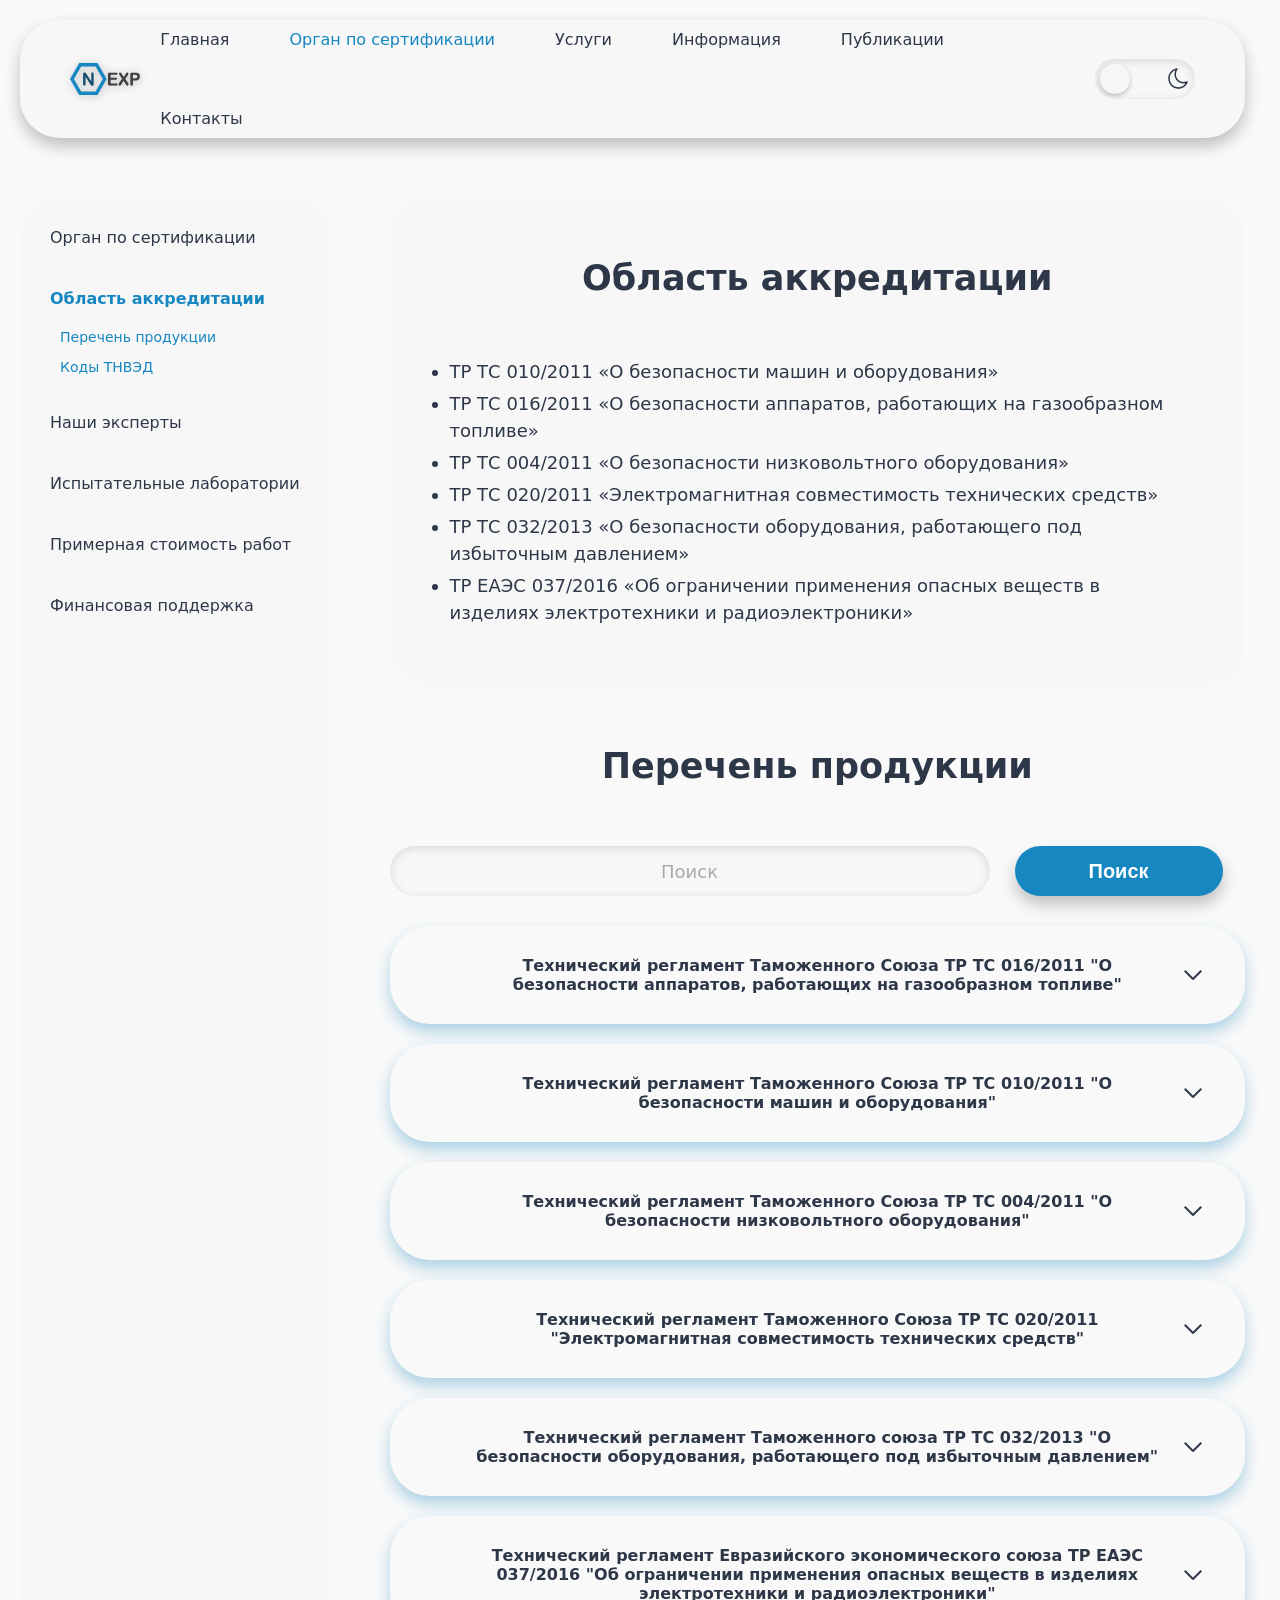
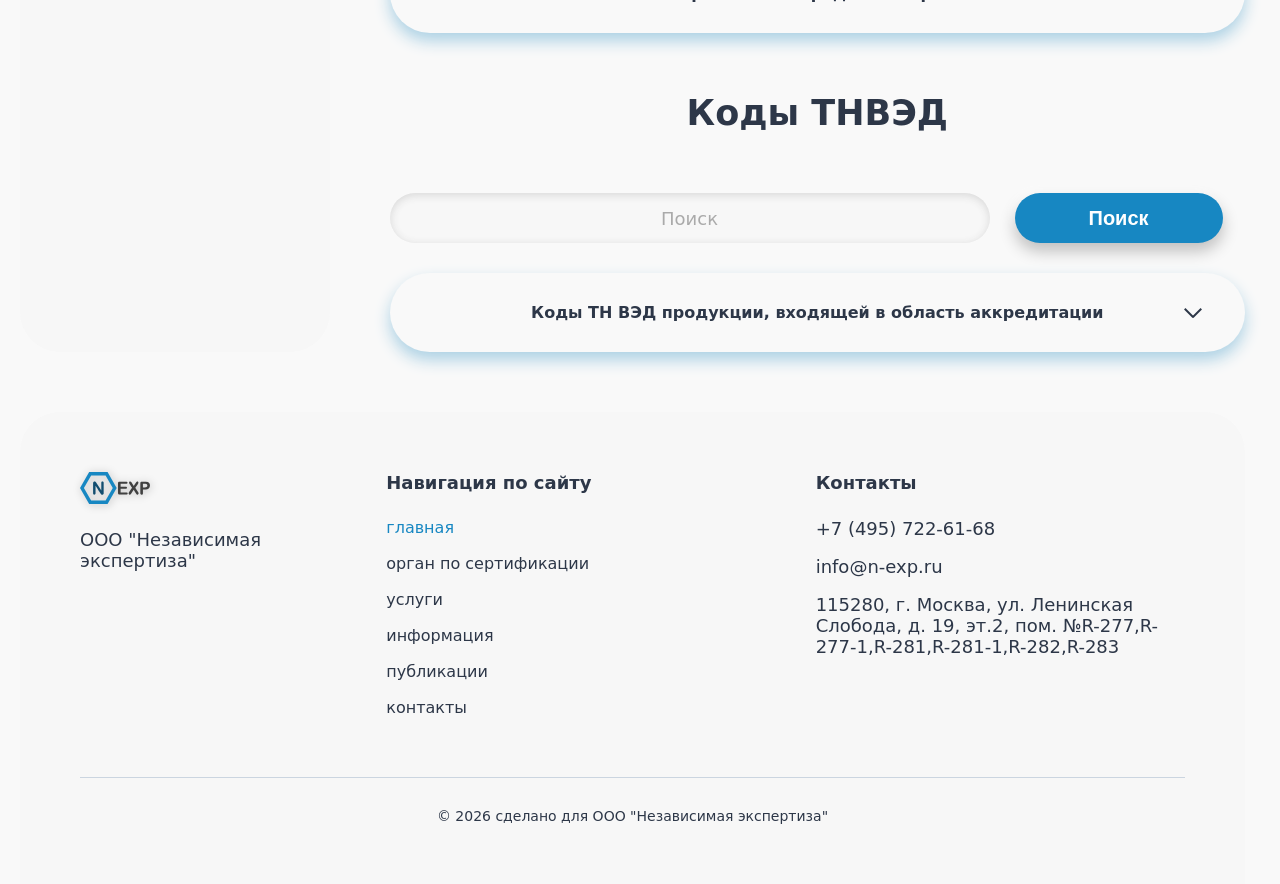
==== acc.html @ 839dc523 "Заливка проекта" ====
<!doctype html>
<html lang="ru">
  <head>
    <meta charset="UTF-8" />
    <meta name="viewport" content="width=device-width, initial-scale=1.0" />
    <title>Орган по сертификации - Независимая Экспертиза</title>
    <link rel="stylesheet" href="./fonts/fonts.css" />
    <link rel="stylesheet" href="./styles/variables.css" />
    <link rel="stylesheet" href="./styles/globals.css" />
    <link rel="stylesheet" href="./styles/style.css" />
    <link rel="stylesheet" href="./styles/light.css" />
    <link rel="stylesheet" href="./styles/dark.css" />
    <link rel="stylesheet" href="./styles/animations.css" />
    <link rel="stylesheet" href="./styles/os.css" />
    <link rel="stylesheet" href="./styles/acc.css" />
    <!-- Фавиконы -->
    <link rel="icon" href="./images/favicon.ico" sizes="any" />
    <link rel="icon" href="./images/favicon.svg" type="image/svg+xml" />
    <link rel="apple-touch-icon" href="./images/favicon.png" />
  </head>
  <body class="page">
    <header class="header">
      <div class="header__container">
        <a class="header__logo">
          <img class="header__logo-image" src="./images/logo.svg" alt="" />
        </a>
        <nav class="header__menu">
          <ul class="header__links-list">
            <li class="header__links-list-item header_dropdown">
              <a class="header__link" href="./index.html">Главная</a>
            </li>
            <li class="header__links-list-item header_dropdown">
              <a class="header__link header__link_active" href="./os.html"
                >Орган по сертификации</a
              >
            </li>
            <li class="header__links-list-item header_dropdown">
              <a class="header__link" href="#">Услуги</a>
            </li>
            <li class="header__links-list-item header_dropdown">
              <a class="header__link" href="#">Информация</a>
              <ul class="dropdown-menu">
                <li><a href="#">Перечень документов</a></li>
                <li><a href="#">Схемы сертификации</a></li>
                <li><a href="#">Правила рассмотрения жалоб</a></li>
                <li><a href="#">Правила рассмотрения апелляций</a></li>
                <li><a href="#">Права и обязанности заявителей</a></li>
              </ul>
            </li>
            <li class="header__links-list-item header_dropdown">
              <a class="header__link" href="#">Публикации</a>
              <ul class="dropdown-menu">
                <li><a href="#">Новости компании</a></li>
                <li><a href="#">Отраслевые новости</a></li>
                <li><a href="#">Статьи и интервью</a></li>
              </ul>
            </li>
            <li class="header__links-list-item header_dropdown">
              <a class="header__link" href="#">Контакты</a>
            </li>
          </ul>
        </nav>
        <!-- Переключатель -->
        <button
          class="theme-toggle"
          id="theme-toggle"
          type="button"
          aria-label="Переключить тему"
        >
          <span class="theme-toggle__icon theme-toggle__icon_sun">
            <img src="./svg/sun.svg" alt="" class="theme-toggle__icon-image" />
          </span>
          <span class="theme-toggle__icon theme-toggle__icon_moon">
            <img src="./svg/moon.svg" alt="" class="theme-toggle__icon-image" />
          </span>
          <span class="theme-toggle__slider"></span>
        </button>
      </div>
    </header>
    <main class="main-content">
      <section class="add-page">
        <!-- Боковое меню -->
        <aside class="sidebar">
          <nav class="sidebar__menu">
            <ul class="sidebar__list">
              <!-- Пункт 1: Орган по сертификации -->
              <li class="sidebar__item">
                <a href="./os.html" class="sidebar__link"
                  >Орган по сертификации</a
                >
              </li>

              <!-- Пункт 2: Область аккредитации -->
              <li class="sidebar__item">
                <a href="./acc.html" class="sidebar__link sidebar__link_active"
                  >Область аккредитации</a
                >
                <!-- Подменю -->
                <ul class="sidebar__sublist">
                  <li class="sidebar__subitem">
                    <a href="#products" class="sidebar__sublink"
                      >Перечень продукции</a
                    >
                  </li>
                  <li class="sidebar__subitem">
                    <a href="#tnved" class="sidebar__sublink">Коды ТНВЭД</a>
                  </li>
                </ul>
              </li>

              <!-- Пункт 3: Наши эксперты -->
              <li class="sidebar__item">
                <a href="./exp.html" class="sidebar__link">Наши эксперты</a>
              </li>

              <!-- Пункт 4: Испытательные лаборатории -->
              <li class="sidebar__item">
                <a href="#" class="sidebar__link">Испытательные лаборатории</a>
              </li>

              <!-- Пункт 5: Примерная стоимость работ -->
              <li class="sidebar__item">
                <a href="#" class="sidebar__link">Примерная стоимость работ</a>
              </li>

              <!-- Пункт 6: Финансовая поддержка -->
              <li class="sidebar__item">
                <a href="#" class="sidebar__link">Финансовая поддержка</a>
              </li>
            </ul>
          </nav>
        </aside>
        <div class="acc-page__content">
          <!-- Секция: ОС Инфо -->
          <section class="acc-info">
            <h1 class="block-title">Область аккредитации</h1>
            <ul class="acc__list">
              <li class="acc__item">
                ТР ТС 010/2011 «О безопасности машин и оборудования»
              </li>
              <li class="acc__item">
                ТР ТС 016/2011 «О безопасности аппаратов, работающих на
                газообразном топливе»
              </li>
              <li class="acc__item">
                ТР ТС 004/2011 «О безопасности низковольтного оборудования»
              </li>
              <li class="acc__item">
                ТР ТС 020/2011 «Электромагнитная совместимость технических
                средств»
              </li>
              <li class="acc__item">
                ТР ТС 032/2013 «О безопасности оборудования, работающего под
                избыточным давлением»
              </li>
              <li class="acc__item">
                ТР ЕАЭС 037/2016 «Об ограничении применения опасных веществ в
                изделиях электротехники и радиоэлектроники»
              </li>
            </ul>
          </section>
          <section class="products" id="products">
            <h2 class="block-title">Перечень продукции</h2>

            <form
              class="search-form search-form_products"
              id="productsSearchForm"
            >
              <label class="search-form__label">
                <span class="search-form__label-text visually-hidden"
                  >Поиск</span
                >
                <input
                  type="text"
                  placeholder="Поиск"
                  name="search"
                  class="search-form__textfield"
                  id="productsSearchInput"
                />
              </label>
              <button
                type="submit"
                class="button search-form__button search-form__button-products"
              >
                Поиск
              </button>
            </form>

            <!-- Продукция по регламентам -->
            <div class="accordion">
              <div class="accordion__item">
                <button
                  class="accordion__header"
                  type="button"
                  aria-expanded="false"
                >
                  <span class="accordion__title">
                    Технический регламент Таможенного Союза ТР ТС 016/2011 "О
                    безопасности аппаратов, работающих на газообразном топливе"
                  </span>
                  <span class="accordion__icon"></span>
                </button>
                <div class="accordion__content">
                  <div class="accordion__body">
                    <p class="accordion__text">
                      <span class="accordion__text-content">
                        Аппараты отопительные газовые бытовые (аппараты
                        отопительные и комбинированные с водяным контуром,
                        конвекторы, камины, воздухонагреватели, кондиционеры со
                        встроенными газовыми воздухонагревателями); приборы
                        газовые бытовые для приготовления и подогрева пищи
                        (плиты, панели варочные, шкафы духовые, грили,
                        электроплиты, имеющие не менее одной газовой горелки);
                        аппараты водонагревательные проточные газовые; аппараты
                        водонагревательные емкостные газовые; котлы отопительные
                        газовые (до 100 кВт); котлы отопительные газовые (более
                        100 кВт); оборудование тепловое газовое для предприятий
                        общественного питания и пищеблоков (котлы стационарные
                        пищеварочные, плиты кухонные, аппараты пищеварочные и
                        жарочные, сковороды опрокидывающиеся, жаровни,
                        фритюрницы, оборудование для кипячения и подогрева
                        жидкостей, мармиты для первых и вторых блюд); горелки
                        газовые промышленные специального назначения
                        (нагреватели "светлые" инфракрасного излучения);
                        радиационные излучатели газовые закрытые (излучатели
                        "темные"); воздухонагреватели газовые промышленные
                        (рекуперативные и смесительные), включая
                        воздухонагреватели с блочными дутьевыми горелками,
                        кондиционеры со встроенными газовыми
                        воздухонагревателями; теплогенераторы газовые для
                        животноводческих помещений; горелки газовые блочные
                        промышленные; горелки комбинированные блочные
                        промышленные; регуляторы давления газа, работающие без
                        постороннего источника энергии; регуляторы (редукторы)
                        баллонам газовым; соединения - шланги стальные гибкие
                        для газовых горелок и аппаратов; плиты и таганы газовые
                        портативные и туристские; светильники газовые бытовые;
                        горелки газовые бытовые инфракрасного излучения и
                        устройства газогорелочные для бытовых аппаратов; брудеры
                        газовые для птичников; приборы и средства автоматизации
                        для газовых горелок и аппаратов (блоки и панели для
                        автоматического розжига); арматура газорегулирующая и
                        запорно-предохранительная (клапаны автоматические
                        отсечные, регуляторы давления, термоэлектрические
                        устройства контроля пламени, краны, термостаты
                        механические).
                      </span>
                    </p>
                  </div>
                </div>
              </div>
              <div class="accordion__item">
                <button
                  class="accordion__header"
                  type="button"
                  aria-expanded="false"
                >
                  <span class="accordion__title">
                    Технический регламент Таможенного Союза ТР ТС 010/2011 "О
                    безопасности машин и оборудования"
                  </span>
                  <span class="accordion__icon"></span>
                </button>
                <div class="accordion__content">
                  <div class="accordion__body">
                    <p class="accordion__text">
                      <span class="accordion__text-content"
                        >Станки деревообрабатывающие бытовые; снегоболотоходы,
                        снегоходы и прицепы к ним; оборудование гаражное для
                        автотранспортных средств и прицепов; машины
                        сельскохозяйственные; средства малой механизации
                        садово-огородного и лесохозяйственного применения
                        механизированные, в т.ч. электрические; машины для
                        животноводства, птицеводства и кормопроизводства;
                        инструмент механизированный в т.ч. электрический; пилы
                        бензомоторные; пилы цепные электрические; комбайны
                        очистные; комплексы механизированные; крепи
                        механизированные для лав; пневмоинструмент (молотки
                        отбойные); комбайны проходческие по углю и породе; крепи
                        металлические для подготовительных выработок; конвейеры
                        шахтные скребковые; конвейеры шахтные ленточные; лебедки
                        шахтные и горнорудные; перфораторы пневматические
                        (молотки бурильные); пневмоударники; станки для бурения
                        скважин в горнорудной промышленности; установки
                        бурильные; вентиляторы шахтные; средства пылеулавливания
                        и пылеподавления; компрессоры кислородные, приборы
                        контрольные; оборудование подъемно-транспортное, краны
                        грузоподъемные; турбины и установки газотурбинные;
                        машины тягодутьевые; дробилки; дизель генераторы;
                        приспособления для грузоподъемных операций; конвейер;
                        тали электрические канатные и цепные; транспорт
                        производственный напольный безрельсовый; оборудование
                        химическое, нефтегазоперерабатывающее; оборудование для
                        переработки полимерных материалов; оборудование насосное
                        (насосы, агрегаты и установки насосные); установки
                        воздухоразделительные и редких газов; аппаратура для
                        подготовки и очистки газов и жидкостей, аппаратура
                        тепло- и массообменная криогенных систем и установок;
                        компрессоры (воздушные и газовые приводные); установки
                        холодильные; оборудование для газопламенной обработки
                        металлов и металлизации изделий; оборудование
                        газоочистное и пылеулавливающее; оборудование
                        целлюлозно-бумажное; оборудование бумагоделательное;
                        оборудование нефтепромысловое, буровое
                        геолого-разведочное; оборудование технологическое и
                        аппаратура для нанесения лакокрасочных покрытий на
                        изделия машиностроения; оборудование для жидкого
                        аммиака; оборудование для подготовки и очистки питьевой
                        воды; станки металлообрабатывающие; машины
                        кузнечно-прессовые; оборудование деревообрабатывающее
                        (кроме станков деревооборабатывающих бытовых);
                        оборудование технологическое для литейного производства;
                        оборудование для сварки и газотермического напыления;
                        тракторы промышленные; автопогрузчики; велосипеды (кроме
                        детских); машины для землеройных, мелиоративных работ,
                        разработки и обслуживания карьеров; машины дорожные,
                        оборудование для приготовления строительных смесей;
                        оборудование и машины строительные; оборудование для
                        промышленности строительных материалов; оборудование
                        технологическое для лесозаготовки, лесобирж и
                        лесосплава; оборудование технологическое для торфяной
                        промышленности; оборудование прачечное промышленное;
                        оборудование для химической чистки и крашения одежды и
                        бытовых изделий; машины и оборудование для коммунального
                        хозяйства; вентиляторы промышленные; кондиционеры
                        промышленные; воздухонагреватели и воздухоохладители;
                        оборудование для легкой промышленности; оборудование для
                        текстильной промышленности; оборудование технологическое
                        для выработки химических волокон, стекловолокна и
                        асбестовых нитей; оборудование технологическое для
                        пищевой, мясомолочной и рыбной промышленности;
                        оборудование технологическое для мукомольно-крупяной,
                        комбикормовой и элеваторной промышленности,
                        промышленности минеральных удобрений и ядовитых
                        химикатов; оборудование технологическое для предприятий
                        торговли, общественного питания и пищеблоков:
                        оборудование для механической обработки продуктов
                        питания, в том числе оборудование для плодоовощных баз и
                        фабрик-заготовочных, оборудование тепловое для
                        предприятий общественного питания, пищеблоков, а также
                        плодоовощных баз и фабрик-заготовочных; оборудование
                        полиграфическое; оборудование технологическое для
                        стекольной, фарфоровой, фаянсовой и кабельной
                        промышленности; котлы отопительные, работающие на жидком
                        и твердом топливе; горелки газовые и комбинированные
                        (кроме блочных), жидкотопливные, встраиваемые в
                        оборудование, предназначенное для использования в
                        технологических процессах на промышленных предприятиях;
                        аппараты водонагревательные и отопительные, работающие
                        на жидком и твердом топливе; фрезы с многогранными
                        твердосплавными пластинами; отрезные и прорезные фрезы
                        из быстрорежущей стали; фрезы твердосплавные; резцы
                        токарные с напайными твердосплавными пластинами; резцы
                        токарные с многогранными твердосплавными пластинами;
                        пилы дисковые с твердосплавными пластинами для обработки
                        древесных материалов; инструмент слесарно-монтажный с
                        изолирующими рукоятками для работы в электроустановках
                        напряжением до 1000 В; фрезы дереворежущие насадные с
                        затылованными зубьями; фрезы дереворежущие насадные с
                        ножами из стали или твердого сплава; фрезы насадные
                        цилиндрические сборные; фрезы дереворежущие насадные с
                        затылованными зубьями; круги алмазные шлифовальные;
                        круги алмазные отрезные; круги шлифовальные; арматура
                        промышленная трубопроводная; круги шлифовальные, в том
                        числе для ручных машин; круги отрезные; круги
                        полировальные; круги шлифовальные лепестковые; ленты
                        шлифовальные бесконечные; диски шлифовальные фибровые.
                      </span>
                    </p>
                  </div>
                </div>
              </div>
              <div class="accordion__item">
                <button
                  class="accordion__header"
                  type="button"
                  aria-expanded="false"
                >
                  <span class="accordion__title">
                    Технический регламент Таможенного Союза ТР ТС 004/2011 "О
                    безопасности низковольтного оборудования"
                  </span>
                  <span class="accordion__icon"></span>
                </button>
                <div class="accordion__content">
                  <div class="accordion__body">
                    <p class="accordion__text">
                      <span class="accordion__text-content">
                        Электрические аппараты и приборы бытового назначения для
                        приготовления и хранения пищи и механизации кухонных
                        работ; Электрические аппараты и приборы бытового
                        назначения для обработки (стирки, глажения, сушки,
                        чистки) белья, одежды и обуви; Электрические аппараты и
                        приборы бытового назначения для чистки и уборки
                        помещений; Электрические аппараты и приборы бытового
                        назначения для поддержания и регулирования микроклимата
                        в помещениях; Электрические аппараты и приборы бытового
                        назначения санитарно-гигиенические; Электрические
                        аппараты и приборы бытового назначения для ухода за
                        волосами, ногтями, кожей; Электрические аппараты и
                        приборы бытового назначения для обогрева тела;
                        Электрические аппараты и приборы бытового назначения
                        вибромассажные; Электрические аппараты и приборы
                        бытового назначения: игровое спортивное и тренажерное
                        оборудование; Электрические аппараты и приборы бытового
                        назначения: аудио- и видеоаппаратура, приемники теле и
                        радиовещания; Электрические аппараты и приборы бытового
                        назначения: машины швейные и вязальные; Электрические
                        аппараты и приборы бытового назначения: блоки питания,
                        зарядные устройства, стабилизаторы напряжения;
                        Электрические аппараты и приборы бытового назначения для
                        садово-огородного хозяйства; Электрические аппараты и
                        приборы бытового назначения для аквариумов и садовых
                        водоемов; Электрические аппараты и приборы бытового
                        назначения: электронасосы; Электрические аппараты и
                        приборы бытового назначения: оборудование световое и
                        источники света; Электрические аппараты и приборы
                        бытового назначения: изделия электроустановочные;
                        Электрические аппараты и приборы бытового назначения:
                        удлинители; Персональные электронные вычислительные
                        машины (персональные компьютеры); Низковольтное
                        оборудование, подключаемое к персональным вычислительным
                        машинам; Инструмент электрифицированный (машины ручные и
                        переносные электрические); Инструменты
                        электромузыкальные; Кабели, провода и шнуры; Выключатели
                        автоматические, устройства защитного отключения;
                        Аппараты для распределения электрической энергии;
                        Аппараты электрические для управления
                        электротехническими установками; Электрооборудование
                        производственных машин, оборудования и механизмов,
                        включая части оборудования машин и механизмов:
                        электродвигатели постоянного и переменного тока,
                        установки генераторные; электрическая распределительная
                        и контрольно-измерительная аппаратура; котлы водогрейные
                        и паровые; компоненты электронные; компьютеры и
                        периферийное оборудование; оборудование
                        коммуникационное; приборы оптические; оборудование
                        фотографическое; трансформаторы; аппаратура
                        распредели-тельная и регулирующая электрическая;
                        оборудование осветительное; оборудование электрическое;
                        турбины; оборудование гидравлическое; оборудование
                        пневматическое; оборудование силовое; насосы;
                        компрессоры; камеры нагревательные; печи; горелки;
                        оборудование подъемно-транспортное; оборудование
                        офисное; инструменты ручные; оборудование холодильное и
                        вентиляционное; машины и оборудование общего назначения;
                        машины и оборудование для сельского и лесного хозяйства;
                        оборудование металлообрабатывающее; станки; оборудование
                        для металлургии; оборудование для производства пищевых
                        продуктов, напитков и табачных изделий; оборудование для
                        текстильного, швейного и кожевенного производства;
                        оборудование для производства бумаги и картона;
                        оборудование для обработки резины и пластмасс;
                        оборудование специального назначения.
                      </span>
                    </p>
                  </div>
                </div>
              </div>
              <div class="accordion__item">
                <button
                  class="accordion__header"
                  type="button"
                  aria-expanded="false"
                >
                  <span class="accordion__title">
                    Технический регламент Таможенного Союза ТР ТС 020/2011
                    "Электромагнитная совместимость технических средств"
                  </span>
                  <span class="accordion__icon"></span>
                </button>
                <div class="accordion__content">
                  <div class="accordion__body">
                    <p class="accordion__text">
                      <span class="accordion__text-content">
                        Электрические аппараты и приборы бытового назначения для
                        приготовления и хранения пищи и механизации кухонных
                        работ; Электрические аппараты и приборы бытового
                        назначения для обработки (стирки, глажения, сушки,
                        чистки) белья, одежды и обуви; Электрические аппараты и
                        приборы бытового назначения для чистки и уборки
                        помещений; Электрические аппараты и приборы бытового
                        назначения санитарно-гигиенические; Электрические
                        аппараты и приборы бытового назначения для поддержания и
                        регулирования микроклимата в помещениях; Электрические
                        аппараты и приборы бытового назначения для ухода за
                        волосами, ногтями, кожей; Электрические аппараты и
                        приборы бытового назначения для обогрева тела;
                        Электрические аппараты и приборы бытового назначения:
                        вибромассажные приборы; Электрические аппараты и приборы
                        бытового назначения: игровое, спортивное и тренажерное
                        оборудование; Электрические аппараты и приборы бытового
                        назначения: аудио- и видеоаппаратура, приемники теле и
                        радиовещания; Электрические аппараты и приборы бытового
                        назначения: машины швейные и вязальные; Электрические
                        аппараты и приборы бытового назначения: блоки питания,
                        зарядные устройства, стабилизаторы напряжения;
                        Электрические аппараты и приборы бытового назначения для
                        садово-огородного хозяйства; Электрические аппараты и
                        приборы бытового назначения: электронасосы;
                        Электрические аппараты и приборы бытового назначения:
                        оборудование световое; Электрические аппараты и приборы
                        бытового назначения: выключатели автоматические с
                        электронным управлением; Электрические аппараты и
                        приборы бытового назначения: устройства защитного
                        отключения с электронным управлением; Электрические
                        аппараты и приборы бытового назначения: оборудование
                        дуговой сварки; Персональные электронные вычислительные
                        машины (персональные компьютеры); Технические средства,
                        подключаемые к персональным электронным вычислительным
                        машинам: принтеры; Технические средства, подключаемые к
                        персональным электронным вычислительным машинам:
                        мониторы; Технические средства, подключаемые к
                        персональным электронным вычислительным машинам:
                        сканеры; Технические средства, подключаемые к
                        персональным электронным вычислительным машинам:
                        источники бесперебойного питания; Технические средства,
                        подключаемые к персональным электронным вычислительным
                        машинам: активные акустические системы с питанием от
                        сети переменного тока; Технические средства,
                        подключаемые к персональным электронным вычислительным
                        машинам: мультимедийные проекторы; Инструмент
                        электрифицированный (машины ручные и переносные
                        электрические); Инструменты электромузыкальные;
                        Электрооборудование производственных машин, оборудования
                        и механизмов, включая части оборудования машин и
                        механизмов: электродвигатели постоянного и переменного
                        тока, установки генераторные; электрическая
                        распределительная и контрольно-измерительная аппаратура;
                        котлы водогрейные и паровые; компоненты электронные;
                        компьютеры и периферийное оборудование; оборудование
                        коммуникационное; приборы оптические; оборудование
                        фотографическое; трансформаторы; аппаратура
                        распределительная и регулирующая электрическая;
                        оборудование осветительное; оборудование электрическое;
                        турбины; оборудование гидравлическое; оборудование
                        пневматическое; оборудование силовое; насосы;
                        компрессоры; камеры нагревательные; печи; горелки;
                        оборудование подъемно-транспортное; оборудование
                        офисное; инструменты ручные; оборудование холодильное и
                        вентиляционное; машины и оборудование общего назначения;
                        машины и оборудование для сельского и лесного хозяйства;
                        оборудование металлообрабатывающее; станки; оборудование
                        медицинское; оборудование для металлургии; оборудование
                        для производства пищевых продуктов, напитков и табачных
                        изделий; оборудование для текстильного, швейного и
                        кожевенного производства; оборудование для производства
                        бумаги и картона; оборудование для обработки резины и
                        пластмасс; оборудование специального назначения.
                      </span>
                    </p>
                  </div>
                </div>
              </div>
              <div class="accordion__item">
                <button
                  class="accordion__header"
                  type="button"
                  aria-expanded="false"
                >
                  <span class="accordion__title">
                    Технический регламент Таможенного союза ТР ТС 032/2013 "О
                    безопасности оборудования, работающего под избыточным
                    давлением"
                  </span>
                  <span class="accordion__icon"></span>
                </button>
                <div class="accordion__content">
                  <div class="accordion__body">
                    <p class="accordion__text">
                      <span class="accordion__text-content">
                        Сосуды, предназначенные для сжатых, сжиженных,
                        растворенных под давлением газов и паров, используемые
                        для рабочих сред группы 1 и имеющие: максимально
                        допустимое рабочее давление (расчетное давление) свыше
                        0,05 МПа, вместимость более 0,001 м3 и произведение
                        значения максимально допустимого рабочего давления на
                        значение вместимости, составляющее свыше 0,0025 МПа·м3;
                        максимально допустимое рабочее давление (расчетное
                        давление) свыше 20 МПа, вместимость свыше 0,0001 м3 до
                        0,001 м3 включительно; Сосуды, предназначенные для
                        сжатых, сжиженных, растворенных под давлением газов и
                        паров, используемые для рабочих сред группы 2 и имеющие:
                        максимально допустимое рабочее давление (расчетное
                        давление) свыше 0,05 МПа, вместимость более 0,001 м3 и
                        произведение значения максимально допустимого рабочего
                        давления на значение вместимости, составляющее свыше
                        0,005 МПа·м3; максимально допустимое рабочее давление
                        (расчетное давление) свыше 100 МПа, вместимость свыше
                        0,0001 м3 до 0,001 м3 включительно; Сосуды,
                        предназначенные для жидкостей, используемые для рабочих
                        сред группы 1 и имеющие: максимально допустимое рабочее
                        давление (расчетное давление) свыше 0,05 МПа,
                        вместимость более 0,001 м3 и произведение значения
                        максимально допустимого рабочего давления на значение
                        вместимости, составляющее свыше 0,02 МПа·м3; максимально
                        допустимое рабочее давление (расчетное давление) свыше
                        50 МПа, вместимость свыше 0,0001 м3 до 0,001 м3
                        включительно; Сосуды, предназначенные для жидкостей,
                        используемые для рабочих сред группы 2 и имеющие:
                        максимально допустимое рабочее давление (расчетное
                        давление) свыше 1 МПа, вместимость более 0,01 м3 и
                        произведение значения максимально допустимого рабочего
                        давления на значение вместимости, составляющее свыше 1
                        МПа·м3; максимально допустимое рабочее давление
                        (расчетное давление) свыше 100 МПа, вместимость свыше
                        0,0001 м3 до 0,01 м3 включительно; Котлы, имеющие
                        вместимость более 0,002 м3, предназначенные для
                        получения горячей воды, температура которой свыше 110
                        °С, или пара, избыточное давление которого свыше 0,05
                        МПа, а также сосуды с огневым обогревом, имеющие
                        вместимость более 0,002 м3; Трубопроводы и арматура,
                        имеющие расчетное давление свыше 0,05 МПа, номинальный
                        диаметр более 25 мм, предназначенные для сжатых,
                        сжиженных, растворенных под давлением газов и паров и
                        используемые для рабочих сред группы 1; Трубопроводы и
                        арматура, имеющие расчетное давление свыше 0,05 МПа,
                        номинальный диаметр более 32 мм и произведение значения
                        расчетного давления и значения номинального диаметра,
                        составляющее свыше 100 МПа-мм, предназначенные для
                        сжатых, сжиженных, растворенных под давлением газов и
                        паров и используемые для рабочих сред группы 2;
                        Трубопроводы и арматура, имеющие расчетное давление
                        свыше 0,05 МПа, номинальный диаметр более 25 мм и
                        произведение значения расчетного давления и значения
                        номинального диаметра, составляющее свыше 200 МПа-мм,
                        предназначенные для жидкостей и используемые для рабочих
                        сред группы 1; Трубопроводы и арматура, имеющие
                        расчетное давление свыше 1 МПа, номинальный диаметр
                        более 200 мм и произведение значения расчетного давления
                        и значения номинального диаметра свыше 500 МПа-мм,
                        предназначенные для жидкостей и используемые для рабочих
                        сред группы 2; Элементы оборудования (сборочные единицы)
                        и комплектующие к нему, выдерживающие воздействие
                        давления свыше 0,05 Мпа; Арматура, имеющая номинальный
                        диаметр более 25 мм (для оборудования с рабочей средой
                        группы 1), арматура, имеющая номинальный диаметр более
                        32 мм (для оборудования, используемого для газов с
                        рабочей средой группы 2), арматура, имеющая номинальный
                        диаметр более 200 мм (для трубопроводов, предназначенных
                        для жидкостей и используемых для рабочих сред группы 2);
                        Показывающие и предохранительные устройства, за
                        исключением устройств, отнесенных к средствам измерений;
                        Барокамеры (кроме одноместных медицинских); Устройства и
                        приборы безопасности.
                      </span>
                    </p>
                  </div>
                </div>
              </div>
              <div class="accordion__item">
                <button
                  class="accordion__header"
                  type="button"
                  aria-expanded="false"
                >
                  <span class="accordion__title">
                    Технический регламент Евразийского экономического союза ТР
                    ЕАЭС 037/2016 "Об ограничении применения опасных веществ в
                    изделиях электротехники и радиоэлектроники"
                  </span>
                  <span class="accordion__icon"></span>
                </button>
                <div class="accordion__content">
                  <div class="accordion__body">
                    <p class="accordion__text">
                      <span class="accordion__text-content">
                        Электрические аппараты и приборы бытового назначения:
                        для приготовления и хранения пищи и механизации кухонных
                        работ, а также прочее кухонное оборудование; для
                        обработки (стрики, глажения, сушки, чистки) белья,
                        одежды и обуви; для чистки и уборки помещений; для
                        поддержания и регулировки микро-климата в помещениях;
                        санитарно-гигиенические; для уходя за волосами, ногтями,
                        кожей; для обогрева тела; вибромассажные; игровое,
                        спортивное и тренажерное оборудование; аудио- и
                        видеоаппаратура, приемники теле- и радиовещания; швейные
                        и вязальные; блоки питания, устройства зарядные,
                        стабилизаторы напряжения; для садово-огородного
                        хозяйства; для аквариумов и садовых водоемов;
                        электронасосы; часы электрические и электронные;
                        калькуляторы; изделия электроустановочные; удлинители;
                        Электронные вычислительные машины и подключаемые к ним
                        устройства, включая их комбинации: серверы, системные
                        блоки персональных компьютеров; ноутбуки; планшетные,
                        карманные, наладонные и другие малогабаритные
                        компьютеры; клавиатуры, манипуляторы, треккеры и другие
                        устройства управления и ввода (компьютерные мыши,
                        джойстики, шлемы, очки); сменные накопители информации;
                        мониторы; принтеры; сканеры; акустические системы и
                        наушники; мультимедийные проекторы; считыватели
                        биометрической информации; веб-камеры; модемы; блоки
                        бесперебойного питания; Средства электросвязи
                        (терминальные телекоммуникационные устройства): телефоны
                        стационарные и мобильные; телефоны-автоматы; телефаксы;
                        телексы; переносные и портативные радиостанции; метки
                        радиочастотной идентификации; Копировальные машины и
                        иное электрическое офисное (конторское) оборудование;
                        Инструмент электрифицированный (машины ручные и
                        переносные электрические); Источники света и
                        оборудование световое, включая оборудование,
                        встраиваемое в мебель; Инструменты электромузыкальные;
                        Автоматы игровые и торговые; Кассовые аппараты,
                        билетопечатающие машины, считыватели идентификационных
                        карт, банкоматы, информационные киоски; Кабели, провода
                        и шнуры, предназначенные для использования при
                        номинальном напряжении не более 500 В переменного и
                        (или) постоянного тока, за исключением
                        волоконно-оптических кабелей; Выключатели
                        автоматические, устройства защитного отключения;
                        Пожарные, охранные и пожарно-охранные извещатели.
                      </span>
                    </p>
                  </div>
                </div>
              </div>
            </div>
          </section>
          <!-- Новая секция: Коды ТНВЭД -->
          <section class="tnved" id="tnved">
            <h2 class="block-title">Коды ТНВЭД</h2>

            <form class="search-form search-form_products" id="tnvedSearchForm">
              <label class="search-form__label">
                <span class="search-form__label-text visually-hidden"
                  >Поиск</span
                >
                <input
                  type="text"
                  placeholder="Поиск"
                  name="search"
                  class="search-form__textfield"
                  id="tnvedSearchInput"
                />
              </label>
              <button
                type="submit"
                class="button search-form__button search-form__button-products"
              >
                Поиск
              </button>
            </form>

            <!-- Панель с кодами ТНВЭД -->
            <div class="accordion">
              <div class="accordion__item">
                <button
                  class="accordion__header"
                  type="button"
                  aria-expanded="false"
                >
                  <span class="accordion__title">
                    Коды ТН ВЭД продукции, входящей в область аккредитации
                  </span>
                  <span class="accordion__icon"></span>
                </button>
                <div class="accordion__content">
                  <div class="accordion__body">
                    <p class="accordion__text">
                      <span class="accordion__text-content">
                        3917; 3922; 3923; 3926; 6301; 6306; 6307; 6804; 6805;
                        6906; 7009; 7228; 7303; 7304; 7305; 7306; 7307; 7308;
                        730890; 730900; 7310; 731100; 7312; 7314; 7315; 7321;
                        732111; 7321119000; 7321810000; 7322; 732290; 732490;
                        7325; 7326; 7411; 7412; 7419; 7507; 7508; 7608; 7609;
                        7611000000; 7612; 7613000000; 7907; 8108; 8202; 8203;
                        8204; 8205; 8207; 8307; 8400; 8402; 8403; 840310; 8404;
                        8405; 8406; 8407; 8408; 8409; 8410; 8411; 8412; 8413;
                        8414; 8415; 8416; 841620; 8417; 8418; 8419; 8419110000;
                        8419190000; 841981; 8420; 8421; 8422; 8423; 8424; 8425;
                        8426; 8427; 8428; 8429; 8430; 8431; 8432; 8433; 8434;
                        8435; 8436; 8436210000; 8436290000; 8437; 8438; 8439;
                        8440; 8441; 8442; 8443; 844400; 8445; 8446; 8447;
                        8449000000; 8450; 8451; 8452; 8453; 8454; 8455; 8456;
                        8457; 8458; 8459; 8460; 8461; 8462; 8463; 8464; 8465;
                        8467; 8468; 8469; 8470; 8471; 8472; 8473; 8474; 8475;
                        8476; 8477; 8478; 8479; 8481; 848140; 8481805910;
                        848180819; 8483; 8484; 8486; 8487; 8500; 8501; 8502;
                        8504; 8505; 8508; 8509; 8510; 8511; 8512; 8514; 8515;
                        8516; 851660; 8517; 8518; 8519; 8520; 8521; 8523; 8525;
                        8526; 8527; 8528; 8530; 8531; 8532; 8533; 8534; 8535;
                        8536; 8537; 8537109100; 8538; 8539; 8540; 8541; 8542;
                        8543; 8544; 860900; 8701; 8702; 8703; 8704; 8705; 8708;
                        8709; 8711; 8712; 8716; 9000; 9006; 9007; 9008; 9009;
                        9010; 9011; 9012; 9013; 9014; 9015; 9016; 9017; 9018;
                        9019; 9020; 9021; 9022; 9023; 9024; 9025; 9026; 9027;
                        9028; 9029; 9030; 9031; 9032; 9032108900; 9101; 9102;
                        9103; 9104; 9105; 9106; 9107; 9201; 9202; 9203; 9204;
                        9205; 9206; 9207; 9208; 9209; 9304; 9401; 9403; 9404;
                        9405; 9405500000; 9406; 9407; 9408; 9409; 9410; 9411;
                        9412; 9413; 9414; 9415; 9416; 9417; 9423; 9424; 9425;
                        9426; 9427; 9428; 9429; 9430; 9431; 9432; 9503; 9504;
                        9505; 9506; 9508; 9613; 961700000
                      </span>
                    </p>
                  </div>
                </div>
              </div>
            </div>
          </section>
        </div>
      </section>
    </main>
    <footer class="footer">
      <div class="footer-container">
        <div class="footer-brand_container">
          <a class="header__logo">
            <img class="header__logo-image" src="./images/logo.svg" alt="" />
          </a>
          <h3 class="footer_brand">ООО "Независимая экспертиза"</h3>
        </div>

        <nav class="header__menu">
          <h3 class="footer-title">Навигация по сайту</h3>
          <ul class="header__links-list">
            <li class="header__links-list-item">
              <a class="header__link header__link_active" href="./index.html"
                >главная</a
              >
            </li>
            <li class="header__links-list-item">
              <a class="header__link" href="./os.html">орган по сертификации</a>
            </li>
            <li class="header__links-list-item">
              <a class="header__link" href="#">услуги</a>
            </li>
            <li class="header__links-list-item">
              <a class="header__link" href="#">информация</a>
            </li>
            <li class="header__links-list-item">
              <a class="header__link" href="#">публикации</a>
            </li>
            <li class="header__links-list-item">
              <a class="header__link" href="#">контакты</a>
            </li>
          </ul>
        </nav>
        <div class="footer-contacts">
          <h3 class="footer-title">Контакты</h3>
          <address class="footer-address">
            <a href="tel:+74957226168">+7 (495) 722-61-68</a>
            <a href="mailto:info@n-exp.ru">info@n-exp.ru</a>
            <a href="#" class="address-link">
              115280, г. Москва, ул. Ленинская Слобода, д. 19, эт.2, пом.
              №R-277,R-277-1,R-281,R-281-1,R-282,R-283
            </a>
          </address>
        </div>
        <p class="footer-copy">
          © 2026 сделано для ООО "Независимая экспертиза"
        </p>
      </div>
    </footer>
    <script src="./scripts/script.js"></script>
  </body>
</html>
---- fonts/fonts.css ----
@font-face {
  font-family: "Inter";
  src:
    local("Inter-Variable"),
    url("./fonts/Inter-Variable.woff2") format("woff2 supports variations"),
    url("./fonts/Inter-Variable.woff2") format("woff2-variations");
  font-weight: 400 785;
  font-display: swap;
}
---- styles/variables.css ----
:root {
  /* Светлая тема (по умолчанию) */
  --font-family: "Inter", system-ui, -apple-system, sans-serif;

  /* Цвета шрифтов */
  --color-main-font: #2d3748;
  --color-brand-font: #363c49;
  --color-second-font: #1787c2;
  --color-additional-font_2: #fff;
  --color-additional-font_3: #a5a28e;

  /* Цвета бэкграундов */
  --color-bg: #f9f9f9;
  --color-bg_block: #f7f7f7;

  /* Цвета поля ввода */
  --color-bg_search: #f7f7f7;
  --color-shadow_search: #d7d7d7;
  --color-additional-font: #aaa;

  /* Цвета кнопок */
  --color-button: #1787c2;
  --color-button-hover: #37abe9;
  --color-button-text: #fff;
  --color-button-shadow: rgba(0, 0, 0, 0.24);
  --color-button-shadow-second: rgba(255, 255, 255, 0.7);

  /* Цвета баннеров */
  --color-bg_banner: #f7f7f7;
  --color-banner-shadow: #acd1e4;
  --color-banner-shadow-second: rgba(255, 255, 255, 0.7);
  --color-decor: #cbd5e0;

  /* Цвета панелей */
  --color-shadow_panel: rgba(0, 0, 0, 0.24);
  --color-shadow_panel-add: #acd1e4;
  --color-shadow_panel-add2: rgba(174, 174, 192, 0.28);
  --color-shadow_panel-add3: rgba(255, 255, 255, 0.7);
  --color-bg_panel: #f7f7f7;
  --color-bg_panel-add: #1787c2;
  --color-bg_panel-add2: #f9f9f9;
  --color-bg_panel-add3: #f3f8fa;
  --color_panel-decor: #f7f7f7;

  /* Цвета дополнительные */
  --color-shadow_logo-2: rgba(0, 0, 0, 0.24);
  --color-bg_round: #ececec;
}
---- styles/globals.css ----
*,
*::after,
*::before {
  box-sizing: border-box;
}

body {
  margin: 0;
  min-inline-size: 375px;
}

h1,
h2,
h3,
h4,
h5,
h6,
p,
ul,
ol,
li {
  margin: 0;
  padding: 0;
}

ul,
ol {
  list-style: none;
}

.visually-hidden {
  position: absolute;
  overflow: hidden;
  clip: rect(0 0 0 0);
  inline-size: 1px;
  block-size: 1px;
  clip-path: inset(50%);
  white-space: nowrap;
}

html {
  scrollbar-gutter: stable;
  scroll-behavior: smooth;
}

/* Сброс браузерных стилей для полей ввода */
input:-webkit-autofill,
input:-webkit-autofill:hover,
input:-webkit-autofill:focus,
input:-webkit-autofill:active {
  -webkit-text-fill-color: var(--color-main-font) !important;
  caret-color: var(--color-main-font);
  transition: background-color 9999s ease-in-out 0s;
}

/* Для конкретного поля поиска возвращаем И фон, И тень */
.search-form__textfield:-webkit-autofill {
  box-shadow:
    inset 0 2px 8px var(--color-shadow_search),
    0 0 0 1000px var(--color-bg_search) inset !important;
  border-radius: 40px;
}
---- styles/style.css ----
.page {
  background-color: var(--color-bg);
  font-family: var(--font-family);
  color: var(--color-main-font);
  font-size: 16px;
  margin: 0 auto;
  padding: 0 20px;
  max-inline-size: 1920px;
}

.header {
  margin-top: 20px;
  background-color: var(--color-bg_panel);
  box-shadow: 0 8px 16px var(--color-shadow_panel);
  position: sticky;
  top: 0;
  z-index: 2;
  border-radius: 40px;
}

.header__container {
  margin: 0 auto;
  padding: 10px 50px;
  display: flex;
  align-items: center;
  justify-content: space-between;
  gap: 20px;
}

.header__logo {
  display: flex;
  align-items: center;
  flex-shrink: 0;
}

.header__logo-image {
  display: block;
  max-height: 32px;
  width: auto;
  filter: drop-shadow(1px 1px 4px var(--color-shadow_logo-2));
}

/* ===== НАВИГАЦИЯ ===== */
.header__menu {
  flex: 1;
  display: flex;
  justify-content: center;
}

.header__links-list {
  display: flex;
  align-items: center;
  gap: 60px;
  flex-wrap: wrap;
}

.header__links-list-item {
  position: relative;
}

.header__link {
  display: inline-block;
  font-weight: 400;
  color: var(--color-main-font);
  text-decoration: none;
  transition: all 0.3s ease;
}

.header__link:hover {
  transform: translateY(-2px);
}

.header__link_active {
  color: var(--color-second-font);
  font-weight: 500;
}

/* ============================================
   ВЫПАДАЮЩИЕ СПИСКИ В МЕНЮ (DROPDOWN)
   ============================================ */

.header_dropdown {
  position: relative;
  cursor: pointer;
}

.dropdown-menu {
  position: absolute;
  opacity: 0;
  top: calc(100% + 30px);
  left: 50%;
  transform: translateX(-50%) translateY(0) scale(0.56);
  min-width: 220px;
  background-color: var(--color-bg_panel);
  border-radius: 16px;
  padding: 10px 12px;
  box-shadow: 0 8px 16px var(--color-shadow_panel);
  visibility: hidden;
  pointer-events: none;
  transition: all 0.3s cubic-bezier(0.4, 0, 0.2, 1);
  z-index: 3;
  display: flex;
  flex-direction: column;
}

/* Невидимый мостик над меню, закрывающий разрыв в 30px для корректной работы */
.dropdown-menu::before {
  content: "";
  position: absolute;
  top: -30px;
  left: 0;
  right: 0;
  height: 30px;
  background: transparent;
}

/* ============================================
   ОТКРЫТИЕ ЧЕРЕЗ HOVER (ДЕСКТОП)
   ============================================ */
@media (hover: hover) {
  .header_dropdown:hover .dropdown-menu {
    opacity: 1;
    visibility: visible;
    pointer-events: auto;
    transform: translateX(-50%) translateY(0);
  }
}

/* ============================================
   ОТКРЫТИЕ ЧЕРЕЗ FOCUS (ДЛЯ ТАЧ-УСТРОЙСТВ)
   ============================================ */
.header_dropdown:focus-within .dropdown-menu {
  opacity: 1;
  visibility: visible;
  pointer-events: auto;
  transform: translateX(-50%) translateY(0);
}

/* Пункты выпадающего меню */
.dropdown-menu li {
  list-style: none;
}

.dropdown-menu li a {
  display: block;
  padding: 10px;
  color: var(--color-main-font);
  text-decoration: none;
  font-size: 16px;
  font-weight: 400;
  border-radius: 8px;
  transition: all 0.1s ease;
}

.dropdown-menu li a:hover {
  background-color: var(--color-bg_panel-add);
  color: var(--color-additional-font_2);
  font-weight: 600;
}

/* Для того чтобы ссылка не закрывала dropdown при клике */
.dropdown-menu li a:focus {
  outline: none;
}

/* ============================================
   ПЕРЕКЛЮЧАТЕЛЬ ТЕМ (БАЗОВЫЕ СТИЛИ)
   ============================================ */
.theme-toggle {
  position: relative;
  width: 100px;
  height: 40px;
  border-radius: 40px;
  cursor: pointer;
  display: flex;
  align-items: center;
  justify-content: space-between;
  padding: 5px;
  flex-shrink: 0;
  overflow: hidden;
  background-color: var(--color-bg_search);
  outline: none;
  border-style: none;
  box-shadow: inset 0 2px 8px var(--color-shadow_search);
  transition:
    background-color 0.3s ease,
    border-color 0.3s ease;
}

.theme-toggle__icon {
  display: flex;
  align-items: center;
  justify-content: center;
  z-index: 1;
}

.theme-toggle__icon-image {
  width: 24px;
  height: 24px;
  display: block;
  object-fit: contain;
}

/* Слайдер (кружок) */
.theme-toggle__slider {
  position: absolute;
  top: 5px;
  left: 5px;
  width: 30px;
  height: 30px;
  border-radius: 50%;
  background-color: var(--color-bg_round);
  box-shadow: 0 2px 4px var(--color-shadow_panel);
  transition:
    transform 0.3s cubic-bezier(0.4, 0, 0.2, 1),
    background-color 0.3s ease;
  z-index: 2;
}

/* ===== САЙДБАР ===== */
.sidebar {
  flex-shrink: 0;
  min-width: 280px;
  background-color: var(--color-bg_block);
  border-radius: 40px;
  display: flex;
  flex-direction: column;
  align-items: center;
}

.sidebar__menu {
  position: sticky;
  top: 60px;
  align-self: stretch;
  padding: 20px;
  max-height: calc(100vh - 120px);
}

.sidebar__list {
  display: flex;
  flex-direction: column;
  gap: 22px;
  min-width: 260px;
}

.sidebar__item {
  display: flex;
  flex-direction: column;
}

/* ===== ОСНОВНЫЕ ССЫЛКИ ===== */
.sidebar__link {
  display: block;
  font-size: 16px;
  font-weight: 400;
  color: var(--color-main-font);
  text-decoration: none;
  padding: 10px;
  border-radius: 8px;
  transition: all 0.1s ease;
}

.sidebar__link:hover {
  background-color: var(--color-bg_panel-add);
  color: var(--color-additional-font_2);
  font-weight: 600;
}

.sidebar__link_active {
  color: var(--color-second-font);
  font-weight: 600;
}

/* ===== ПОДМЕНЮ (СУБЛИСТ) ===== */
.sidebar__sublist {
  display: flex;
  flex-direction: column;
  gap: 10px;
  margin-top: 10px;
  margin-bottom: 4px;
  padding-left: 20px;
  position: relative;
}

.sidebar__subitem {
  display: flex;
}

.sidebar__sublink {
  display: inline-block;
  font-size: 14px;
  font-weight: 400;
  color: var(--color-second-font);
  text-decoration: none;
  transition: color 0.3s ease;
  line-height: 1.4;
}

.sidebar__sublink:hover {
  transform: translateX(4px);
}

/* ============================================
   Основной контент
   ============================================ */
.main-content {
  max-width: 1920px;
  margin: 0 auto;
}

.main-section {
  margin: 180px 0;
  display: flex;
  justify-content: center;
  align-items: center;
}

/* Блок с логотипом, заголовком и кнопкой */
.main-section_content {
  display: flex;
  align-items: center;
  justify-content: center;
  gap: 150px;
  max-width: 1824px;
  width: 100%;
}

.main-section__logo {
  display: flex;
  flex-shrink: 0;
}

.main-section__logo-image {
  display: block;
  max-width: 571px;
  height: auto;
  filter: drop-shadow(2px 4px 6px rgba(0, 0, 0, 0.4));
}

/* Блок с брендом (заголовок + подзаголовок + кнопка) */
.main-section_brand {
  display: flex;
  flex-direction: column;
  align-items: flex-start;
  gap: 40px;
  max-width: 833px;
}

/* Заголовок H1 */
.brand_title {
  font-size: 53px;
  font-weight: 800;
  color: var(--color-brand-font);
  margin: 0;
  white-space: nowrap;
}

.brand_highlight {
  color: var(--color-second-font);
  font-weight: 800;
}

.subtitle {
  font-size: 18px;
  font-weight: 400;
  color: var(--color-main-font);
  margin: 0;
}

/* ===== ПОИСК ===== */
.search-form {
  flex-shrink: 0;
  display: flex;
  margin-left: auto;
  gap: 25px;
}

.search-form__label {
  display: block;
}

.search-form__textfield {
  width: 600px;
  height: 50px;
  padding: 0 12px;
  text-align: center;
  font-family: inherit;
  background-color: var(--color-bg_search);
  border-radius: 40px;
  box-shadow: inset 0 2px 8px var(--color-shadow_search);
  outline: none;
  border-style: none;
  color: var(--color-main-font);
  font-size: 20px;
}

.search-form__textfield::placeholder {
  font-size: 18px;
  color: var(--color-additional-font);
}

/* ============================================
   ОБЩИЕ СТИЛИ ДЛЯ КНОПОК (переиспользуемые)
   ============================================ */
.button {
  display: inline-block;
  background-color: var(--color-button);
  color: var(--color-button-text);
  border-style: none;
  border-radius: 40px;
  font-size: 20px;
  padding: 13px 47px;
  font-weight: 700;
  height: 50px;
  width: 208px;
  box-shadow:
    0 8px 16px var(--color-button-shadow),
    -4px -4px 8px var(--color-button-shadow-second);
  cursor: pointer;
  transition: all 0.25s ease;
  text-decoration: none;
  text-align: center;
}

.button:hover {
  background-color: var(--color-button-hover);
  transform: translateY(-2px);
}

.button:active {
  transform: translateY(0);
  box-shadow: none;
}

/* Галерея */

.section-about_gallery {
  display: flex;
  flex-direction: column;
  align-items: center;
  gap: 40px;
  margin: 0 auto 60px;
}

.gallery-track-container {
  width: 100%;
  position: relative;
}

.gallery-track {
  display: flex;
  justify-self: center;
  gap: 40px;
  transition: transform 0.5s ease; /* Для плавной прокрутки, если будет использоваться JS */
  width: max-content;
}

/* Карточка галереи */
.gallery-card {
  height: 287px;
  width: 333px;
  background-color: var(--color-bg_panel-add);
  border-radius: 40px;
  padding: 23px 16px;
  box-shadow: 0 8px 16px var(--color-shadow_panel);
  display: flex;
  flex-direction: column;
  gap: 15px;
  transition:
    transform 0.2s ease,
    box-shadow 0.2s ease;
}

.gallery-card:hover {
  transform: translateY(-30px);
  cursor: pointer;
}

.gallery-card-title {
  font-size: 20px;
  font-weight: 600;
  color: var(--color-additional-font_2);
}

.gallery-image_container {
  width: 58px;
  height: 58px;
  border-radius: 50%;
  background-color: transparent;
  border: 1px solid var(--color_panel-decor);
  display: flex;
  align-items: center;
  justify-content: center;
  flex-shrink: 0;
}

.gallery-image {
  background-repeat: no-repeat;
  background-position: center;
  background-size: contain;
}

.gallery-card-text {
  font-size: 14px;
  line-height: 1.4;
  color: var(--color-additional-font_2);
  flex-grow: 1;
  display: -webkit-box;
  -webkit-line-clamp: 3; /* 3 строки */
  -webkit-box-orient: vertical;
  overflow: hidden;
  max-height: calc(1.4em * 3);
}

.card-link {
  font-size: 16px;
  font-weight: 500;
  color: var(--color-additional-font_2);
  text-decoration: none;
  align-self: flex-end;
  transition: color 0.2s ease;
}

.card-link:hover {
  text-decoration: underline;
}

/* Точки навигации для галереи */
.gallery-dots {
  display: flex;
  justify-content: center;
  align-items: center;
  gap: 12px;
}

.gallery-dots .dot {
  width: 13px;
  height: 13px;
  border-radius: 50%;
  background-color: transparent;
  border: 1px solid var(--color-bg_panel-add);
  cursor: pointer;
  transition:
    background-color 0.3s ease,
    transform 0.2s ease;
}

.gallery-dots .dot.active {
  background-color: var(--color-bg_panel-add);
}

.gallery-dots .dot:hover {
  background-color: var(--color-bg_panel-add);
}

/* ============================================
   ИНФОРМАЦИОННЫЕ КАРТОЧКИ "О КОМПАНИИ"
   ============================================ */

.about {
  background-color: var(--color-bg_block);
  border-radius: 40px;
  padding-top: 60px;
  align-items: center;
  max-width: 1824px;
  width: 100%;
  margin: 0 auto;
}

.about-title {
  font-size: 50px;
  font-weight: 700;
  color: var(--color-main-font);
  text-align: center;
  padding-bottom: 60px;
}

.section-about_info {
  display: flex;
  flex-direction: column;
  gap: 40px;
  max-width: 1440px;
  width: 100%;
  margin: 0 auto 60px;
}

.info-card {
  display: flex;
  align-items: stretch;
  min-height: 240px;
  gap: 40px;
}

.info-card:nth-child(2) {
  flex-direction: row-reverse;
}

.info-card_desc {
  flex: 1;
  padding: 40px 52px;
  display: flex;
  flex-direction: column;
  justify-content: space-between;
}

.info-card_title {
  font-size: 28px;
  font-weight: 600;
  color: var(--color-main-font);
  position: relative;
}

.info-card_text {
  font-size: 18px;
  font-weight: 400;
  color: var(--color-main-font);
}

.info-card_subtitle {
  font-size: 16px;
  color: var(--color-second-font);
  font-weight: 400;
  font-style: italic;
  padding: 12px 20px;
  border-left: 3px solid var(--color-second-font);
}

.info-card_image-container {
  max-width: 575px;
  display: flex;
  align-items: center;
  justify-content: center;
  border-radius: 40px;
  overflow: hidden;
}

.info-card_image {
  width: 100%;
  height: 100%;
  object-fit: cover;
  display: block;
  transition: transform 0.4s ease;
}

.info-card_image:hover {
  transform: scale(1.05);
}

.button-wrapper {
  display: flex;
  justify-content: flex-end;
  width: 1824px;
  padding: 0 191px 80px;
}

/* ============================================
   ПАРТНЕРСКИЙ БАННЕР
   ============================================ */

/* ===== БАННЕР (общий стиль для всех баннеров) ===== */
.banner {
  background-color: var(--color-bg_banner);
  border-radius: 40px;
  max-width: 1824px;
  width: 100%;
  margin: 0 auto;
  box-shadow:
    3px 3px 5px var(--color-banner-shadow),
    -2px -2px 3px var(--color-banner-shadow-second);
}

.banner-text {
  display: flex;
  gap: 211px;
  padding: 33px 70px;
  display: flex;
  align-items: center;
  justify-content: space-between;
}

.partner-banner {
  display: flex;
  align-items: center;
  justify-content: center;
  transition:
    transform 0.3s ease,
    box-shadow 0.3s ease;
  position: relative;
  min-height: 120px;
  margin-top: 30px;
}

.partner-banner:hover {
  transform: translateY(-4px);
  box-shadow:
    6px 6px 12px var(--color-banner-shadow),
    -4px -4px 8px var(--color-banner-shadow-second);
}

.partner-banner_subtitle {
  font-size: 32px;
  font-weight: 500;
  color: var(--color-additional-font_3);
  letter-spacing: 15%;
}

.partner-banner__logo-image {
  display: block;
  max-height: 98px;
  width: auto;
  object-fit: contain;
  position: relative;
  z-index: 1;
}

/* ============================================
   СЕКЦИЯ ТЕХНИЧЕСКИЕ РЕГЛАМЕНТЫ
   ============================================ */

.tech {
  background-color: var(--color-bg_block);
  border-radius: 40px;
  max-width: 1824px;
  width: 100%;
  margin: 60px auto 0;
  padding-top: 80px;
  position: relative;
  display: flex;
  flex-direction: column;
  align-items: center;
}

.section-title {
  font-size: 35px;
  font-weight: 400;
  color: var(--color-main-font);
  margin-bottom: 60px;
  position: relative;
  display: flex;
  flex-direction: column;
  align-items: center;
}

.section-title_highlight {
  font-weight: 700;
}

.tech_container {
  display: grid;
  grid-template-columns: repeat(3, 1fr);
  gap: 80px 90px;
  margin-bottom: 60px;
  padding: 0 60px;
}

.tech-card {
  background-color: var(--color-bg_panel);
  border-radius: 40px;
  padding: 41px 27px;
  min-height: 160px;
  max-width: 299px;
  display: flex;
  flex-direction: column;
  transition:
    transform 0.3s ease,
    box-shadow 0.3s ease;
  box-shadow: 0 8px 16px var(--color-shadow_panel-add);
  position: relative;
  gap: 15px;
  align-items: left;
  cursor: pointer;
}

.tech-card:hover {
  background-color: var(--color-bg_panel-add2);
  box-shadow:
    inset 3px 3px 4px var(--color-shadow_panel-add2),
    inset -3px -3px 4px var(--color-shadow_panel-add3);
}

.tech-card:active {
  background-color: var(--color-bg_panel-add2);
  box-shadow:
    inset 3px 3px 4px var(--color-shadow_panel-add2),
    inset -3px -3px 4px var(--color-shadow_panel-add3);
}

.tech-card_title {
  font-size: 18px;
  font-weight: 700;
  color: var(--color-main-font);
  text-decoration: none;
}

.tech-card:hover .tech-card_title {
  color: var(--color-second-font);
}

.tech-card_subtitle {
  font-size: 14px;
  font-weight: 400;
  color: var(--color-main-font);
}

/* ============================================
   СЕКЦИЯ ЭКСПЕРТЫ
   ============================================ */

.experts {
  background-color: var(--color-bg_block);
  border-radius: 40px;
  max-width: 1824px;
  width: 100%;
  margin: 60px auto 0;
  padding: 80px 0 0;
  display: flex;
  flex-direction: column;
  align-items: center;
}

.experts-card_list {
  display: grid;
  grid-template-columns: repeat(2, 1fr);
  gap: 60px;
  margin-bottom: 60px;
}

.expert-card {
  background-color: var(--color-bg_panel);
  border-radius: 40px;
  padding: 25px;
  display: flex;
  flex-direction: row-reverse;
  transition:
    transform 0.3s ease,
    box-shadow 0.3s ease;
  box-shadow: 0 8px 16px var(--color-shadow_panel-add);
  position: relative;
  min-height: 200px;
  max-width: 703px;
  gap: 30px;
  align-items: center;
  justify-items: center;
}

.expert-card:hover {
  background-color: var(--color-bg_panel-add2);
  box-shadow:
    inset 3px 3px 4px var(--color-shadow_panel-add2),
    inset -3px -3px 4px var(--color-shadow_panel-add3);
}

.expert-card:active {
  background-color: var(--color-bg_panel-add2);
  box-shadow:
    inset 3px 3px 4px var(--color-shadow_panel-add2),
    inset -3px -3px 4px var(--color-shadow_panel-add3);
}

.expert-info {
  flex: 1;
  display: flex;
  flex-direction: column;
  gap: 15px;
}

.expert-card_title {
  font-size: 20px;
  font-weight: 700;
  color: var(--color-main-font);
}

.expert-card_subtitle {
  font-size: 14px;
  font-weight: 400;
  color: var(--color-main-font);
}

.expert-card:hover .expert-card_title {
  color: var(--color-second-font);
}

.expert-photo_container {
  background-color: transparent;
  flex-shrink: 0;
  width: 108px;
  height: 108px;
  border-radius: 50%;
  border: 1px solid var(--color-bg_panel);
  display: flex;
  align-items: center;
  justify-content: center;
  overflow: hidden;
}

.expert-photo {
  width: 100%;
  height: 100%;
  object-fit: cover;
  display: block;
  transition: transform 0.4s ease;
}

.expert-photo:hover {
  transform: scale(1.1);
}

.expert-card .card-link {
  color: var(--color-second-font);
}

/* ============================================
   СЕКЦИЯ НОВОСТИ
   ============================================ */
.news {
  max-width: 1824px;
  width: 100%;
  margin: 60px auto 0;
  padding: 60px 0 80px;
  display: flex;
  flex-direction: column;
  align-items: center;
  gap: 60px;
}

.news-title {
  font-size: 35px;
  font-weight: 700;
  color: var(--color-main-font);
  text-align: center;
}

.news-gallery_container {
  width: 100%;
  position: relative;
  display: flex;
  justify-content: center;
}

.news-gallery-track {
  display: flex;
  gap: 60px;
  width: max-content;
  padding: 10px 0 20px;
  cursor: grab;
  justify-content: center;
}

.news-gallery-card {
  flex: 0 0 254px;
  max-width: 254px;
  background-color: transparent;
  display: flex;
  flex-direction: column;
  position: relative;
  gap: 20px;
  transition: transform 0.5s ease;
}

.news-gallery-card:hover {
  transform: scale(1.1);
}

.news-image_container {
  max-width: 254px;
  min-height: 175px;
  border-radius: 40px;
  overflow: hidden;
  background-color: transparent;
  flex-shrink: 0;
}

.news-image_container img {
  width: 100%;
  height: 100%;
  object-fit: cover;
  display: block;
  transition: transform 0.4s ease;
}

.news-gallery-card-title {
  font-size: 18px;
  font-weight: 500;
  line-height: 1.3;
  color: var(--color-main-font);
  display: -webkit-box;
  -webkit-line-clamp: 1;
  -webkit-box-orient: vertical;
  overflow: hidden;
  max-height: calc(1.3em * 1);
  min-height: calc(1.3em * 1);
}

.news-gallery-card-text {
  font-size: 16px;
  font-weight: 400;
  line-height: 1.4;
  color: var(--color-main-font);
  flex: 1;
  display: -webkit-box;
  -webkit-line-clamp: 3;
  -webkit-box-orient: vertical;
  overflow: hidden;
  max-height: calc(1.4em * 3);
  min-height: calc(1.4em * 3);
}

.news-gallery-card .card-link {
  color: var(--color-second-font);
}

/* ============================================
   ФУТЕР
   ============================================ */

.footer {
  background-color: var(--color-bg_block);
  max-width: 1920px;
  margin: 60px auto 0;
  padding: 60px;
  border-radius: 40px 40px 0 0;
}

.footer-container {
  width: 100%;
  margin: 0 auto;
  display: grid;
  grid-template-columns: 1fr 1.5fr 1.5fr;
  gap: 60px;
  position: relative;
}

/* Логотип в футере */
.footer-brand_container {
  display: flex;
  flex-direction: column;
  gap: 25px;
}

.footer .header__logo {
  align-items: flex-start;
}

.footer_brand {
  font-size: 18px;
  font-weight: 400;
  color: var(--color-main-font);
}

/* Заголовки в футере */
.footer-title {
  font-size: 18px;
  font-weight: 700;
  color: var(--color-main-font);
  margin-bottom: 25px;
  position: relative;
}

/* Навигация в футере */
.footer .header__menu {
  flex: 0;
  display: block;
  justify-content: flex-start;
}

.footer .header__links-list {
  flex-direction: column;
  align-items: flex-start;
  gap: 17px;
}

.footer .header__link {
  font-size: 16px;
}

.footer .header__link:hover {
  transform: translateX(4px);
}

/* Контакты в футере */
.footer-contacts {
  display: flex;
  flex-direction: column;
}

.footer-address {
  display: flex;
  flex-direction: column;
  gap: 17px;
  font-size: 18px;
  font-weight: 400;
  font-style: normal;
}

.footer-address a {
  color: var(--color-main-font);
  text-decoration: none;
  transition: all 0.3s ease;
}

.footer-address a:hover {
  color: var(--color-second-font);
}

/* Копирайт */
.footer-copy {
  grid-column: 1 / -1;
  font-size: 14px;
  font-weight: 400;
  color: var(--color-main-font);
  text-align: center;
  padding-top: 30px;
  border-top: 1px solid var(--color-decor);
}
---- styles/light.css ----
/* ============================================
   СВЕТЛАЯ ТЕМА (ПО УМОЛЧАНИЮ)
   ============================================ */

:root:not([data-theme="dark"]) .theme-toggle {
  background-color: var(--color-bg_search);
  border-color: var(--color-decor);
}

:root:not([data-theme="dark"]) .theme-toggle__slider {
  transform: translateX(0);
  background-color: var(--color-bg_panel);
}
---- styles/dark.css ----
/* Тёмная тема */
@media (prefers-color-scheme: dark) {
  :root:not([data-theme="light"]) {
    /* Цвета шрифтов */
    --color-main-font: #8ca8b7;
    --color-brand-font: #94b8cb;
    --color-additional-font_2: #36393b;

    /* Цвета бэкграундов */
    --color-bg: #36393b;
    --color-bg_block: #3d4043;

    /* Цвета поля ввода */
    --color-bg_search: #36393b;
    --color-shadow_search: #232323;
    --color-additional-font: #707070;

    /* Цвета кнопок */
    --color-button-text: #36393b;
    --color-button-shadow-second: rgba(92, 92, 92, 0.7);

    /* Цвета баннеров */
    --color-bg_banner: #36393b;
    --color-banner-shadow: #202020;
    --color-banner-shadow-second: rgba(92, 92, 92, 0.7);

    /* Цвета панелей */
    --color-bg_panel: #3d4043;
    --color-bg_panel-add2: #36393b;
    --color-shadow_panel-add: #202020;
    --color-shadow_panel-add2: rgba(0, 0, 0, 0.28);
    --color-shadow_panel-add3: rgba(103, 103, 103, 0.7);
    --color-bg_panel-add3: #36393b;
    --color_panel-decor: #36393b;

    /* Цвета дополнительные */
    --color-shadow_logo-2: rgba(0, 0, 0, 0.9);
    --color-bg_round: #434649;
  }

  :root:not([data-theme="light"]) .theme-toggle {
    background-color: var(--color-bg_search);
  }

  :root:not([data-theme="light"]) .theme-toggle__slider {
    transform: translateX(60px);
    background-color: var(--color-bg_round);
  }
}

/* ============================================
   ТЁМНАЯ ТЕМА (ручная)
   ============================================ */

:root[data-theme="dark"] {
  /* Цвета шрифтов */
  --color-main-font: #8ca8b7;
  --color-brand-font: #94b8cb;
  --color-additional-font_2: #36393b;

  /* Цвета бэкграундов */
  --color-bg: #36393b;
  --color-bg_block: #3d4043;

  /* Цвета поля ввода */
  --color-bg_search: #36393b;
  --color-shadow_search: #232323;
  --color-additional-font: #707070;

  /* Цвета кнопок */
  --color-button-text: #36393b;
  --color-button-shadow-second: rgba(92, 92, 92, 0.7);

  /* Цвета баннеров */
  --color-bg_banner: #36393b;
  --color-banner-shadow: #202020;
  --color-banner-shadow-second: rgba(92, 92, 92, 0.7);

  /* Цвета панелей */
  --color-bg_panel: #3d4043;
  --color-bg_panel-add2: #36393b;
  --color-shadow_panel-add: #202020;
  --color-shadow_panel-add2: rgba(0, 0, 0, 0.28);
  --color-shadow_panel-add3: rgba(103, 103, 103, 0.7);
  --color_panel-decor: #36393b;

  /* Цвета дополнительные */
  --color-shadow_logo-2: rgba(0, 0, 0, 0.9);
  --color-bg_round: #434649;
}

:root[data-theme="dark"] .theme-toggle {
  background-color: var(--color-bg_search);
}

:root[data-theme="dark"] .theme-toggle__slider {
  transform: translateX(60px);
  background-color: var(--color-bg_round);
}
---- styles/animations.css ----
/* Анимация для плавного появления */
@keyframes dropdownSlide {
  from {
    opacity: 0;
    transform: translateX(-50%) translateY(0) scale(0.56);
  }
  to {
    opacity: 1;
    transform: translateX(-50%) translateY(0) scale(1);
  }
}

.header_dropdown:hover .dropdown-menu,
.header_dropdown:focus-within .dropdown-menu {
  animation: dropdownSlide 0.25s ease forwards;
}
---- styles/os.css ----
.add-page {
  display: flex;
  gap: 60px;
  max-width: 1824px;
  width: 100%;
  margin: 60px auto;
}

/* ===== ОСНОВНОЙ КОНТЕНТ СТРАНИЦЫ ===== */
.os-page__content {
  display: flex;
  flex-direction: column;
  flex: 1;
  min-width: 0;
  gap: 60px;
  flex-direction: column;
}

.os-info {
  display: flex;
  flex-direction: column;
  gap: 60px;
  max-width: 1530px;
  background-color: var(--color-bg_block);
  border-radius: 40px;
  align-items: center;
  padding: 60px;
}

.block-title {
  font-size: 35px;
  font-weight: 700;
  color: var(--color-main-font);
  text-align: center;
}

.block-text {
  font-size: 18px;
  color: var(--color-main-font);
  max-width: 1400px;
}

/* ============================================
   СЕКЦИЯ: АККРЕДИТАЦИЯ
   ============================================ */
.os-documentation {
  display: flex;
  flex-direction: column;
  background-color: var(--color-bg_block);
  border-radius: 40px;
  gap: 60px;
  padding: 60px;
}

.os-accreditation {
  display: flex;
  align-items: center;
  justify-content: space-between;
}

.os-accreditation__info {
  flex: 1;
  max-width: 700px;
}

.accreditation-title {
  font-size: 35px;
  font-weight: 700;
  color: var(--color-main-font);
  margin-bottom: 30px;
}

.os-accreditation__list {
  display: flex;
  flex-direction: column;
  gap: 20px;
  list-style: disc;
  padding-left: 20px;
}

.os-accreditation__item {
  font-size: 18px;
  line-height: 1.5;
  color: var(--color-main-font);
}

.os-accreditation__item strong {
  font-weight: 600;
}

.os-accreditation__image-wrapper {
  flex: 1;
  max-width: 575px;
  height: 390px;
  border-radius: 40px;
  overflow: hidden;
}

.os-accreditation__image {
  width: 100%;
  height: 100%;
  object-fit: cover;
  display: block;
  transition: transform 0.4s ease;
}

.os-accreditation__image:hover {
  transform: scale(1.05);
}

.os-registry {
  display: flex;
  align-items: center;
  justify-content: space-between;
  gap: 60px;
}

.os-registry__image-wrapper {
  flex: 1;
  max-width: 575px;
  height: 390px;
  border-radius: 40px;
  overflow: hidden;
}

.os-registry__image {
  width: 100%;
  height: 100%;
  object-fit: cover;
  display: block;
  transition: transform 0.4s ease;
}

.os-registry__image:hover {
  transform: scale(1.05);
}

.os-registry__text {
  font-size: 16px;
  color: var(--color-second-font);
  font-weight: 400;
  font-style: italic;
  padding: 12px 20px;
  border-left: 3px solid var(--color-second-font);
}

/* ============================================
   СЕКЦИЯ: СОСТАВ ОРГАНОВ УПРАВЛЕНИЯ
   ============================================ */

.os-management {
  display: flex;
  flex-direction: column;
  align-items: center;
  justify-items: center;
  background-color: var(--color-bg_block);
  border-radius: 40px;
  padding: 60px;
  gap: 60px;
}

.block_button-wrapper {
  display: flex;
  justify-content: flex-end;
  width: 1530px;
  padding: 0 60px;
}

.os-documentation,
.os-management {
  scroll-margin-top: 100px; /* высота хедера + отступ */
}
---- styles/acc.css ----
.add-page {
  display: flex;
  gap: 60px;
  max-width: 1824px;
  width: 100%;
  margin: 60px auto;
}

.acc-page__content {
  display: flex;
  flex-direction: column;
  flex: 1;
  min-width: 0;
  gap: 60px;
  flex-direction: column;
}

.acc-info {
  display: flex;
  flex-direction: column;
  gap: 60px;
  max-width: 1530px;
  background-color: var(--color-bg_block);
  border-radius: 40px;
  align-items: center;
  padding: 60px;
}

.acc__list {
  display: flex;
  flex-direction: column;
  list-style: disc;
  gap: 5px;
}

.acc__item {
  font-size: 18px;
  line-height: 1.5;
  color: var(--color-main-font);
}

.products {
  display: flex;
  flex-direction: column;
  gap: 30px;
}

/* ============================================
   СЕКЦИЯ: ПЕРЕЧЕНЬ ПРОДУКЦИИ (АККОРДЕОН)
   ============================================ */

.search-form_products {
  margin-left: 0;
  margin-top: 30px;
}

/* Контейнер аккордеона */
.accordion {
  display: flex;
  flex-direction: column;
  gap: 20px;
  width: 100%;
  max-width: 1530px;
  margin: 0 auto;
}

.accordion__text mark {
  background-color: transparent;
  color: var(--color-second-font);
  font-weight: 700;
  padding: 0 2px;
  border-radius: 3px;
}

.accordion__item {
  background-color: var(--color-bg_panel-add2);
  border-radius: 40px;
  box-shadow: 0 8px 16px var(--color-shadow_panel-add);
  overflow: hidden;
  transition: box-shadow 0.3s ease;
}

.accordion__item:hover {
  box-shadow: 0 12px 24px var(--color-shadow_panel-add);
}

.accordion__header {
  position: relative;
  width: 100%;
  display: flex;
  align-items: center;
  justify-content: center;
  padding: 30px 70px;
  background-color: transparent;
  border: none;
  cursor: pointer;
  text-align: center;
  font-family: inherit;
  transition: background-color 0.3s ease;
}

.accordion__title {
  font-size: 16px;
  font-weight: 600;
  color: var(--color-main-font);
  transition: color 0.3s ease;
  width: 100%;
  text-align: center;
}

.accordion__icon {
  position: absolute;
  right: 40px;
  top: 50%;
  transform: translateY(-50%);
  width: 24px;
  height: 24px;
  flex-shrink: 0;
  display: flex;
  align-items: center;
  justify-content: center;
}

.accordion__icon::before,
.accordion__icon::after {
  content: "";
  position: absolute;
  width: 12px;
  height: 2px;
  background-color: var(--color-main-font);
  transition: transform 0.3s ease;
}

.accordion__icon::before {
  transform: translateX(-4px) rotate(45deg);
}

.accordion__icon::after {
  transform: translateX(4px) rotate(-45deg);
}

.accordion__item.active .accordion__icon::before {
  transform: translateX(-4px) rotate(-45deg);
}

.accordion__item.active .accordion__icon::after {
  transform: translateX(4px) rotate(45deg);
}

/* Контентная часть (скрытая) */
.accordion__content {
  max-height: 0;
  overflow: hidden;
  transition: max-height 0.4s cubic-bezier(0.4, 0, 0.2, 1);
}

.accordion__body {
  padding: 0 40px 30px 40px;
}

.accordion__text {
  font-size: 14px;
  color: var(--color-main-font);
  text-align: justify;
}

/* Состояние активного элемента */
.accordion__item.active {
  background-color: var(--color-bg_panel-add3);
  box-shadow:
    inset 3px 3px 4px var(--color-shadow_panel-add2),
    inset -3px -3px 4px var(--color-shadow_panel-add3);
}

.tnved {
  display: flex;
  flex-direction: column;
  gap: 30px;
}

.products,
.tnved {
  scroll-margin-top: 100px; /* высота хедера + отступ */
}
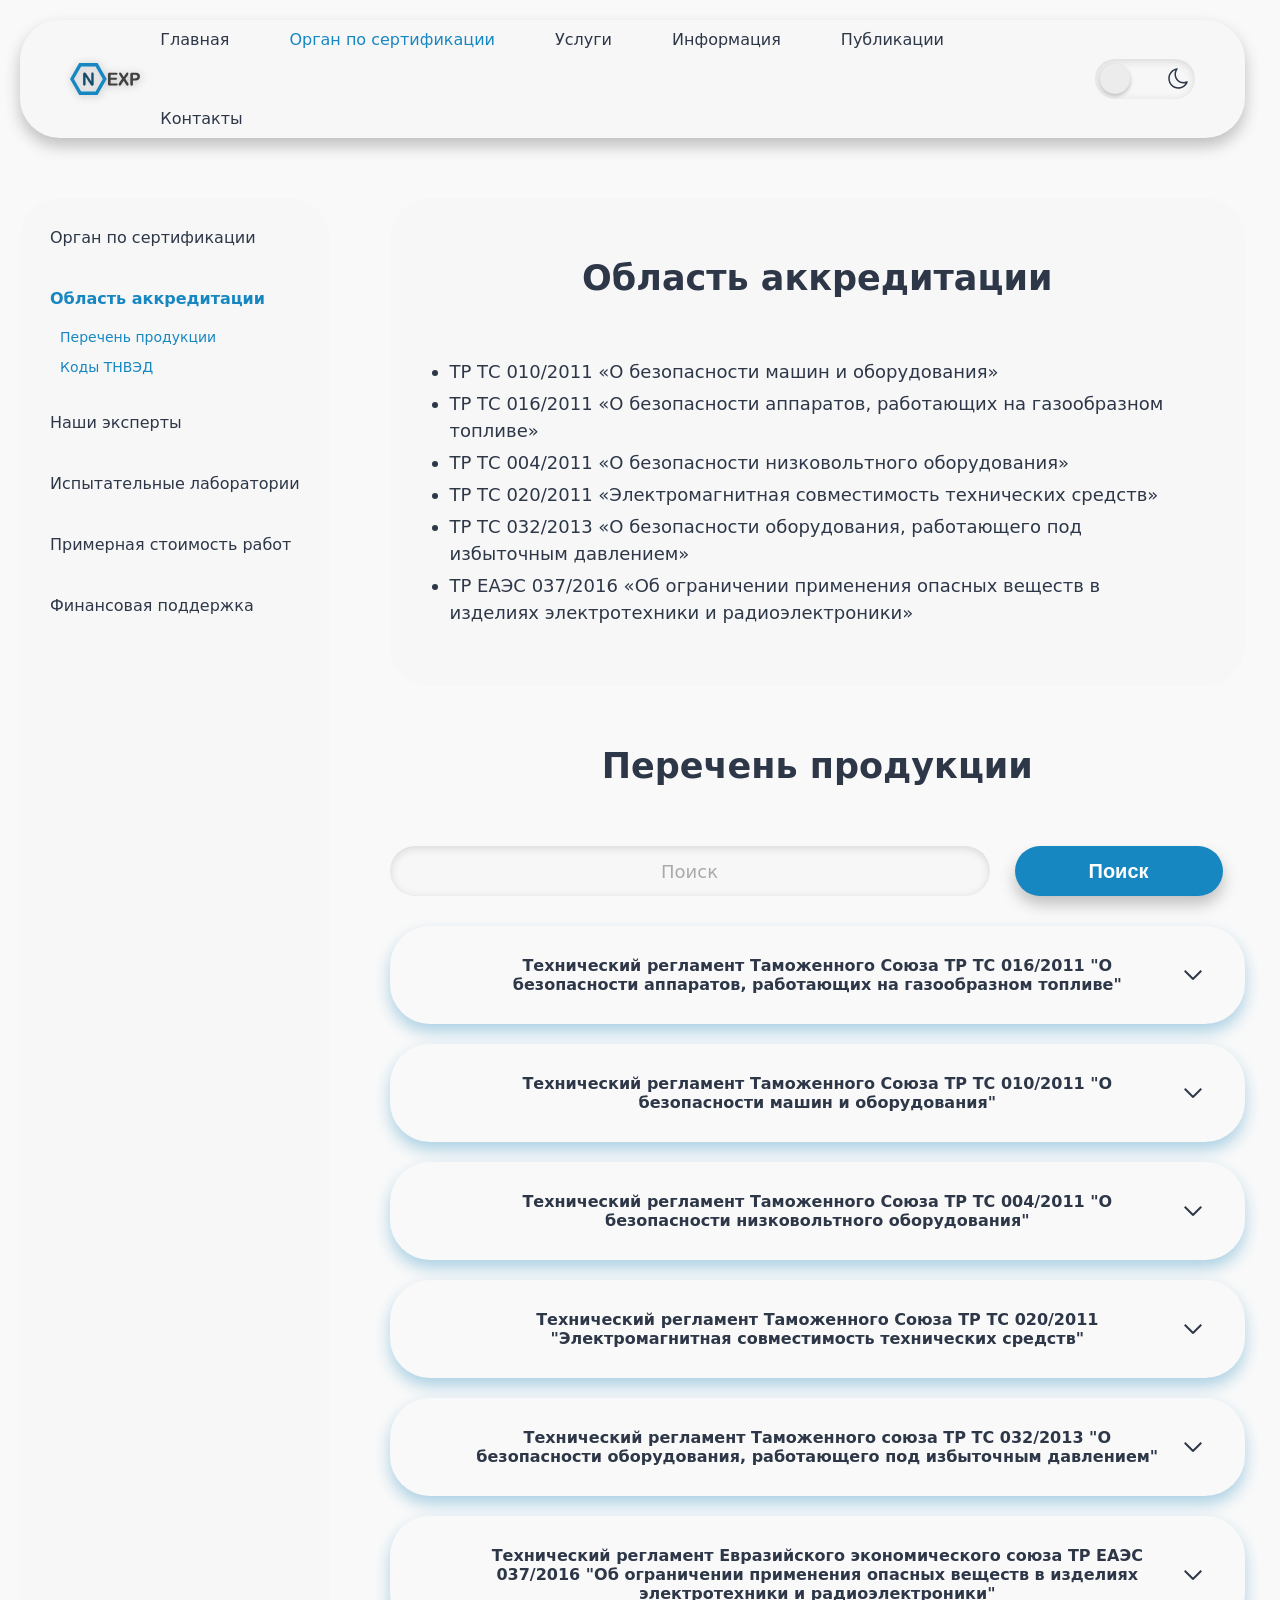
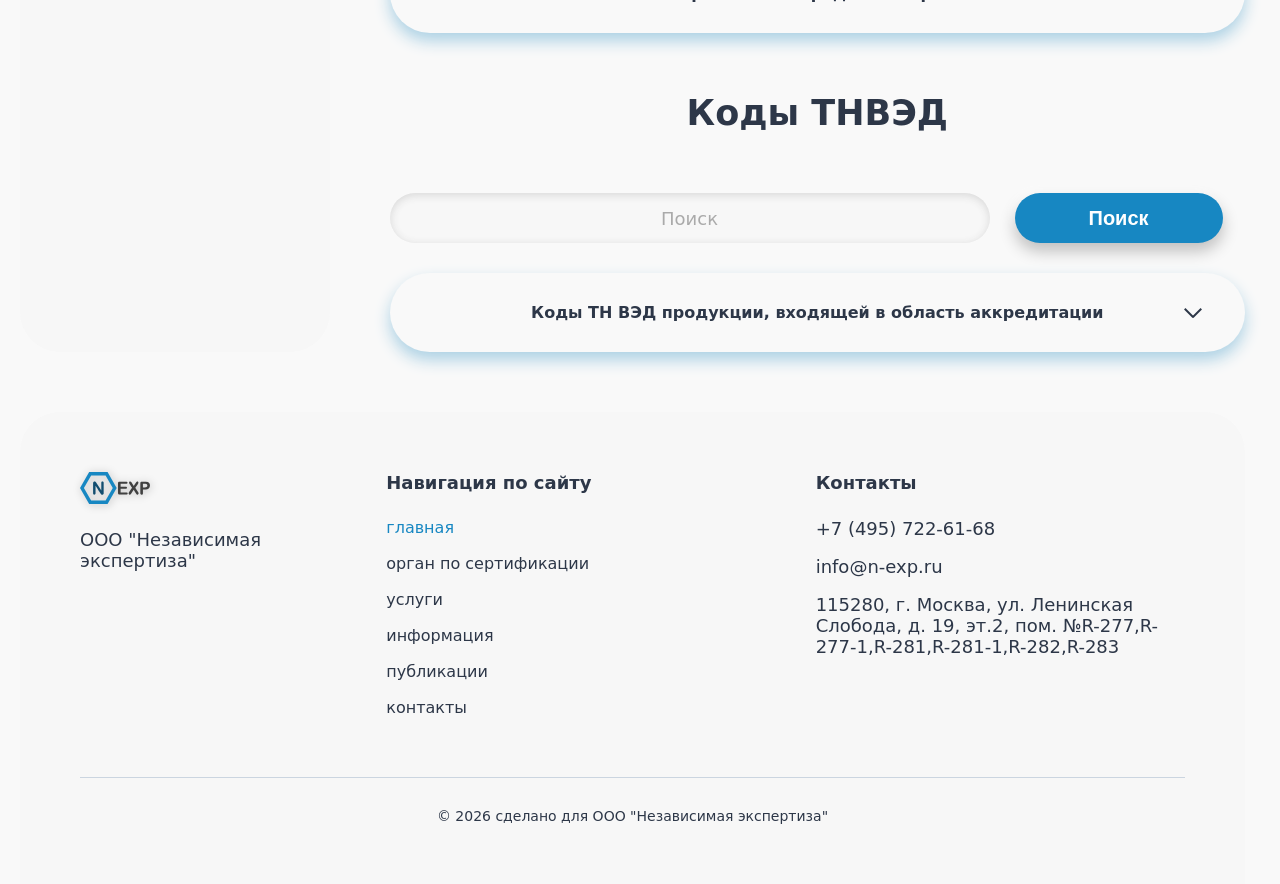
==== commit 06d83c93: "Сделано половина" ====
--- a/acc.html
+++ b/acc.html
@@ -20,25 +20,25 @@
   </head>
   <body class="page">
     <header class="header">
-      <div class="header__container">
-        <a class="header__logo">
-          <img class="header__logo-image" src="./images/logo.svg" alt="" />
+      <div class="header_container">
+        <a class="header_logo">
+          <img class="header_logo-image" src="./images/logo.svg" alt="" />
         </a>
-        <nav class="header__menu">
-          <ul class="header__links-list">
-            <li class="header__links-list-item header_dropdown">
-              <a class="header__link" href="./index.html">Главная</a>
-            </li>
-            <li class="header__links-list-item header_dropdown">
-              <a class="header__link header__link_active" href="./os.html"
+        <nav class="header_menu">
+          <ul class="header_links-list">
+            <li class="header_links-list-item header_dropdown">
+              <a class="header_link" href="./index.html">Главная</a>
+            </li>
+            <li class="header_links-list-item header_dropdown">
+              <a class="header_link header_link_active" href="./os.html"
                 >Орган по сертификации</a
               >
             </li>
-            <li class="header__links-list-item header_dropdown">
-              <a class="header__link" href="#">Услуги</a>
-            </li>
-            <li class="header__links-list-item header_dropdown">
-              <a class="header__link" href="#">Информация</a>
+            <li class="header_links-list-item header_dropdown">
+              <a class="header_link" href="#">Услуги</a>
+            </li>
+            <li class="header_links-list-item header_dropdown">
+              <a class="header_link" href="#">Информация</a>
               <ul class="dropdown-menu">
                 <li><a href="#">Перечень документов</a></li>
                 <li><a href="#">Схемы сертификации</a></li>
@@ -47,16 +47,16 @@
                 <li><a href="#">Права и обязанности заявителей</a></li>
               </ul>
             </li>
-            <li class="header__links-list-item header_dropdown">
-              <a class="header__link" href="#">Публикации</a>
+            <li class="header_links-list-item header_dropdown">
+              <a class="header_link" href="#">Публикации</a>
               <ul class="dropdown-menu">
                 <li><a href="#">Новости компании</a></li>
                 <li><a href="#">Отраслевые новости</a></li>
                 <li><a href="#">Статьи и интервью</a></li>
               </ul>
             </li>
-            <li class="header__links-list-item header_dropdown">
-              <a class="header__link" href="#">Контакты</a>
+            <li class="header_links-list-item header_dropdown">
+              <a class="header_link" href="#">Контакты</a>
             </li>
           </ul>
         </nav>
@@ -67,13 +67,13 @@
           type="button"
           aria-label="Переключить тему"
         >
-          <span class="theme-toggle__icon theme-toggle__icon_sun">
-            <img src="./svg/sun.svg" alt="" class="theme-toggle__icon-image" />
+          <span class="theme-toggle_icon theme-toggle_icon_sun">
+            <img src="./svg/sun.svg" alt="" class="theme-toggle_icon-image" />
           </span>
-          <span class="theme-toggle__icon theme-toggle__icon_moon">
-            <img src="./svg/moon.svg" alt="" class="theme-toggle__icon-image" />
+          <span class="theme-toggle_icon theme-toggle_icon_moon">
+            <img src="./svg/moon.svg" alt="" class="theme-toggle_icon-image" />
           </span>
-          <span class="theme-toggle__slider"></span>
+          <span class="theme-toggle_slider"></span>
         </button>
       </div>
     </header>
@@ -81,79 +81,79 @@
       <section class="add-page">
         <!-- Боковое меню -->
         <aside class="sidebar">
-          <nav class="sidebar__menu">
-            <ul class="sidebar__list">
+          <nav class="sidebar_menu">
+            <ul class="sidebar_list">
               <!-- Пункт 1: Орган по сертификации -->
-              <li class="sidebar__item">
-                <a href="./os.html" class="sidebar__link"
+              <li class="sidebar_item">
+                <a href="./os.html" class="sidebar_link"
                   >Орган по сертификации</a
                 >
               </li>
 
               <!-- Пункт 2: Область аккредитации -->
-              <li class="sidebar__item">
-                <a href="./acc.html" class="sidebar__link sidebar__link_active"
+              <li class="sidebar_item">
+                <a href="./acc.html" class="sidebar_link sidebar_link_active"
                   >Область аккредитации</a
                 >
                 <!-- Подменю -->
-                <ul class="sidebar__sublist">
-                  <li class="sidebar__subitem">
-                    <a href="#products" class="sidebar__sublink"
+                <ul class="sidebar_sublist">
+                  <li class="sidebar_subitem">
+                    <a href="#products" class="sidebar_sublink"
                       >Перечень продукции</a
                     >
                   </li>
-                  <li class="sidebar__subitem">
-                    <a href="#tnved" class="sidebar__sublink">Коды ТНВЭД</a>
+                  <li class="sidebar_subitem">
+                    <a href="#tnved" class="sidebar_sublink">Коды ТНВЭД</a>
                   </li>
                 </ul>
               </li>
 
               <!-- Пункт 3: Наши эксперты -->
-              <li class="sidebar__item">
-                <a href="./exp.html" class="sidebar__link">Наши эксперты</a>
+              <li class="sidebar_item">
+                <a href="./exp.html" class="sidebar_link">Наши эксперты</a>
               </li>
 
               <!-- Пункт 4: Испытательные лаборатории -->
-              <li class="sidebar__item">
-                <a href="#" class="sidebar__link">Испытательные лаборатории</a>
+              <li class="sidebar_item">
+                <a href="#" class="sidebar_link">Испытательные лаборатории</a>
               </li>
 
               <!-- Пункт 5: Примерная стоимость работ -->
-              <li class="sidebar__item">
-                <a href="#" class="sidebar__link">Примерная стоимость работ</a>
+              <li class="sidebar_item">
+                <a href="#" class="sidebar_link">Примерная стоимость работ</a>
               </li>
 
               <!-- Пункт 6: Финансовая поддержка -->
-              <li class="sidebar__item">
-                <a href="#" class="sidebar__link">Финансовая поддержка</a>
+              <li class="sidebar_item">
+                <a href="#" class="sidebar_link">Финансовая поддержка</a>
               </li>
             </ul>
           </nav>
         </aside>
-        <div class="acc-page__content">
+        <div class="acc-page_content">
           <!-- Секция: ОС Инфо -->
           <section class="acc-info">
             <h1 class="block-title">Область аккредитации</h1>
-            <ul class="acc__list">
-              <li class="acc__item">
+            <ul class="acc_list">
+              <li class="acc_item">
                 ТР ТС 010/2011 «О безопасности машин и оборудования»
               </li>
-              <li class="acc__item">
+              <li class="acc_item">
                 ТР ТС 016/2011 «О безопасности аппаратов, работающих на
                 газообразном топливе»
               </li>
-              <li class="acc__item">
+              <li class="acc_item">
                 ТР ТС 004/2011 «О безопасности низковольтного оборудования»
               </li>
-              <li class="acc__item">
+              <li class="acc_item">
                 ТР ТС 020/2011 «Электромагнитная совместимость технических
                 средств»
               </li>
-              <li class="acc__item">
+              <li class="acc_item">
                 ТР ТС 032/2013 «О безопасности оборудования, работающего под
                 избыточным давлением»
               </li>
-              <li class="acc__item">
+              <li class="acc_item">
                 ТР ЕАЭС 037/2016 «Об ограничении применения опасных веществ в
                 изделиях электротехники и радиоэлектроники»
               </li>
@@ -174,13 +174,13 @@
                   type="text"
                   placeholder="Поиск"
                   name="search"
-                  class="search-form__textfield"
+                  class="search-form_textfield"
                   id="productsSearchInput"
                 />
               </label>
               <button
                 type="submit"
-                class="button search-form__button search-form__button-products"
+                class="button search-form_button search-form_button-products"
               >
                 Поиск
               </button>
@@ -188,22 +188,22 @@
 
             <!-- Продукция по регламентам -->
             <div class="accordion">
-              <div class="accordion__item">
+              <div class="accordion_item">
                 <button
-                  class="accordion__header"
+                  class="accordion_header"
                   type="button"
                   aria-expanded="false"
                 >
-                  <span class="accordion__title">
+                  <span class="accordion_title">
                     Технический регламент Таможенного Союза ТР ТС 016/2011 "О
                     безопасности аппаратов, работающих на газообразном топливе"
                   </span>
-                  <span class="accordion__icon"></span>
+                  <span class="accordion_icon"></span>
                 </button>
-                <div class="accordion__content">
-                  <div class="accordion__body">
-                    <p class="accordion__text">
-                      <span class="accordion__text-content">
+                <div class="accordion_content">
+                  <div class="accordion_body">
+                    <p class="accordion_text">
+                      <span class="accordion_text-content">
                         Аппараты отопительные газовые бытовые (аппараты
                         отопительные и комбинированные с водяным контуром,
                         конвекторы, камины, воздухонагреватели, кондиционеры со
@@ -249,22 +249,22 @@
                   </div>
                 </div>
               </div>
-              <div class="accordion__item">
+              <div class="accordion_item">
                 <button
-                  class="accordion__header"
+                  class="accordion_header"
                   type="button"
                   aria-expanded="false"
                 >
-                  <span class="accordion__title">
+                  <span class="accordion_title">
                     Технический регламент Таможенного Союза ТР ТС 010/2011 "О
                     безопасности машин и оборудования"
                   </span>
-                  <span class="accordion__icon"></span>
+                  <span class="accordion_icon"></span>
                 </button>
-                <div class="accordion__content">
-                  <div class="accordion__body">
-                    <p class="accordion__text">
-                      <span class="accordion__text-content"
+                <div class="accordion_content">
+                  <div class="accordion_body">
+                    <p class="accordion_text">
+                      <span class="accordion_text-content"
                         >Станки деревообрабатывающие бытовые; снегоболотоходы,
                         снегоходы и прицепы к ним; оборудование гаражное для
                         автотранспортных средств и прицепов; машины
@@ -370,22 +370,22 @@
                   </div>
                 </div>
               </div>
-              <div class="accordion__item">
+              <div class="accordion_item">
                 <button
-                  class="accordion__header"
+                  class="accordion_header"
                   type="button"
                   aria-expanded="false"
                 >
-                  <span class="accordion__title">
+                  <span class="accordion_title">
                     Технический регламент Таможенного Союза ТР ТС 004/2011 "О
                     безопасности низковольтного оборудования"
                   </span>
-                  <span class="accordion__icon"></span>
+                  <span class="accordion_icon"></span>
                 </button>
-                <div class="accordion__content">
-                  <div class="accordion__body">
-                    <p class="accordion__text">
-                      <span class="accordion__text-content">
+                <div class="accordion_content">
+                  <div class="accordion_body">
+                    <p class="accordion_text">
+                      <span class="accordion_text-content">
                         Электрические аппараты и приборы бытового назначения для
                         приготовления и хранения пищи и механизации кухонных
                         работ; Электрические аппараты и приборы бытового
@@ -457,22 +457,22 @@
                   </div>
                 </div>
               </div>
-              <div class="accordion__item">
+              <div class="accordion_item">
                 <button
-                  class="accordion__header"
+                  class="accordion_header"
                   type="button"
                   aria-expanded="false"
                 >
-                  <span class="accordion__title">
+                  <span class="accordion_title">
                     Технический регламент Таможенного Союза ТР ТС 020/2011
                     "Электромагнитная совместимость технических средств"
                   </span>
-                  <span class="accordion__icon"></span>
+                  <span class="accordion_icon"></span>
                 </button>
-                <div class="accordion__content">
-                  <div class="accordion__body">
-                    <p class="accordion__text">
-                      <span class="accordion__text-content">
+                <div class="accordion_content">
+                  <div class="accordion_body">
+                    <p class="accordion_text">
+                      <span class="accordion_text-content">
                         Электрические аппараты и приборы бытового назначения для
                         приготовления и хранения пищи и механизации кухонных
                         работ; Электрические аппараты и приборы бытового
@@ -552,23 +552,23 @@
                   </div>
                 </div>
               </div>
-              <div class="accordion__item">
+              <div class="accordion_item">
                 <button
-                  class="accordion__header"
+                  class="accordion_header"
                   type="button"
                   aria-expanded="false"
                 >
-                  <span class="accordion__title">
+                  <span class="accordion_title">
                     Технический регламент Таможенного союза ТР ТС 032/2013 "О
                     безопасности оборудования, работающего под избыточным
                     давлением"
                   </span>
-                  <span class="accordion__icon"></span>
+                  <span class="accordion_icon"></span>
                 </button>
-                <div class="accordion__content">
-                  <div class="accordion__body">
-                    <p class="accordion__text">
-                      <span class="accordion__text-content">
+                <div class="accordion_content">
+                  <div class="accordion_body">
+                    <p class="accordion_text">
+                      <span class="accordion_text-content">
                         Сосуды, предназначенные для сжатых, сжиженных,
                         растворенных под давлением газов и паров, используемые
                         для рабочих сред группы 1 и имеющие: максимально
@@ -648,23 +648,23 @@
                   </div>
                 </div>
               </div>
-              <div class="accordion__item">
+              <div class="accordion_item">
                 <button
-                  class="accordion__header"
+                  class="accordion_header"
                   type="button"
                   aria-expanded="false"
                 >
-                  <span class="accordion__title">
+                  <span class="accordion_title">
                     Технический регламент Евразийского экономического союза ТР
                     ЕАЭС 037/2016 "Об ограничении применения опасных веществ в
                     изделиях электротехники и радиоэлектроники"
                   </span>
-                  <span class="accordion__icon"></span>
+                  <span class="accordion_icon"></span>
                 </button>
-                <div class="accordion__content">
-                  <div class="accordion__body">
-                    <p class="accordion__text">
-                      <span class="accordion__text-content">
+                <div class="accordion_content">
+                  <div class="accordion_body">
+                    <p class="accordion_text">
+                      <span class="accordion_text-content">
                         Электрические аппараты и приборы бытового назначения:
                         для приготовления и хранения пищи и механизации кухонных
                         работ, а также прочее кухонное оборудование; для
@@ -721,21 +721,21 @@
             <h2 class="block-title">Коды ТНВЭД</h2>
 
             <form class="search-form search-form_products" id="tnvedSearchForm">
-              <label class="search-form__label">
-                <span class="search-form__label-text visually-hidden"
+              <label class="search-form_label">
+                <span class="search-form_label-text visually-hidden"
                   >Поиск</span
                 >
                 <input
                   type="text"
                   placeholder="Поиск"
                   name="search"
-                  class="search-form__textfield"
+                  class="search-form_textfield"
                   id="tnvedSearchInput"
                 />
               </label>
               <button
                 type="submit"
-                class="button search-form__button search-form__button-products"
+                class="button search-form_button search-form_button-products"
               >
                 Поиск
               </button>
@@ -743,21 +743,21 @@
 
             <!-- Панель с кодами ТНВЭД -->
             <div class="accordion">
-              <div class="accordion__item">
+              <div class="accordion_item">
                 <button
-                  class="accordion__header"
+                  class="accordion_header"
                   type="button"
                   aria-expanded="false"
                 >
-                  <span class="accordion__title">
+                  <span class="accordion_title">
                     Коды ТН ВЭД продукции, входящей в область аккредитации
                   </span>
-                  <span class="accordion__icon"></span>
+                  <span class="accordion_icon"></span>
                 </button>
-                <div class="accordion__content">
-                  <div class="accordion__body">
-                    <p class="accordion__text">
-                      <span class="accordion__text-content">
+                <div class="accordion_content">
+                  <div class="accordion_body">
+                    <p class="accordion_text">
+                      <span class="accordion_text-content">
                         3917; 3922; 3923; 3926; 6301; 6306; 6307; 6804; 6805;
                         6906; 7009; 7228; 7303; 7304; 7305; 7306; 7307; 7308;
                         730890; 730900; 7310; 731100; 7312; 7314; 7315; 7321;
@@ -804,34 +804,34 @@
     <footer class="footer">
       <div class="footer-container">
         <div class="footer-brand_container">
-          <a class="header__logo">
-            <img class="header__logo-image" src="./images/logo.svg" alt="" />
+          <a class="header_logo">
+            <img class="header_logo-image" src="./images/logo.svg" alt="" />
           </a>
           <h3 class="footer_brand">ООО "Независимая экспертиза"</h3>
         </div>
 
-        <nav class="header__menu">
+        <nav class="header_menu">
           <h3 class="footer-title">Навигация по сайту</h3>
-          <ul class="header__links-list">
-            <li class="header__links-list-item">
-              <a class="header__link header__link_active" href="./index.html"
+          <ul class="header_links-list">
+            <li class="header_links-list-item">
+              <a class="header_link header_link_active" href="./index.html"
                 >главная</a
               >
             </li>
-            <li class="header__links-list-item">
-              <a class="header__link" href="./os.html">орган по сертификации</a>
-            </li>
-            <li class="header__links-list-item">
-              <a class="header__link" href="#">услуги</a>
-            </li>
-            <li class="header__links-list-item">
-              <a class="header__link" href="#">информация</a>
-            </li>
-            <li class="header__links-list-item">
-              <a class="header__link" href="#">публикации</a>
-            </li>
-            <li class="header__links-list-item">
-              <a class="header__link" href="#">контакты</a>
+            <li class="header_links-list-item">
+              <a class="header_link" href="./os.html">орган по сертификации</a>
+            </li>
+            <li class="header_links-list-item">
+              <a class="header_link" href="#">услуги</a>
+            </li>
+            <li class="header_links-list-item">
+              <a class="header_link" href="#">информация</a>
+            </li>
+            <li class="header_links-list-item">
+              <a class="header_link" href="#">публикации</a>
+            </li>
+            <li class="header_links-list-item">
+              <a class="header_link" href="#">контакты</a>
             </li>
           </ul>
         </nav>
--- a/styles/variables.css
+++ b/styles/variables.css
@@ -45,4 +45,12 @@
   /* Цвета дополнительные */
   --color-shadow_logo-2: rgba(0, 0, 0, 0.24);
   --color-bg_round: #ececec;
+
+  /* Сетка ширины */
+  --page-max-width: 1920px; /* внешний контейнер (.page) */
+  --page-padding: 20px; /* боковые отступы .page */
+
+  --content-max-width: 1824px; /* основная ширина секций */
+  --content-inner-width: 1530px; /* внутренние карточки/аккордеоны */
+  --content-narrow-width: 1440px; /* самый узкий контент (о компании, эксперты) */
 }
--- a/styles/globals.css
+++ b/styles/globals.css
@@ -54,7 +54,7 @@
 }
 
 /* Для конкретного поля поиска возвращаем И фон, И тень */
-.search-form__textfield:-webkit-autofill {
+.search-form_textfield:-webkit-autofill {
   box-shadow:
     inset 0 2px 8px var(--color-shadow_search),
     0 0 0 1000px var(--color-bg_search) inset !important;
--- a/styles/style.css
+++ b/styles/style.css
@@ -4,8 +4,9 @@
   color: var(--color-main-font);
   font-size: 16px;
   margin: 0 auto;
-  padding: 0 20px;
-  max-inline-size: 1920px;
+  padding: 0 var(--page-padding);
+  max-width: var(--page-max-width);
+  box-sizing: border-box;
 }
 
 .header {
@@ -16,9 +17,10 @@
   top: 0;
   z-index: 2;
   border-radius: 40px;
-}
-
-.header__container {
+  max-width: var(--page-max-width);
+}
+
+.header_container {
   margin: 0 auto;
   padding: 10px 50px;
   display: flex;
@@ -27,13 +29,13 @@
   gap: 20px;
 }
 
-.header__logo {
+.header_logo {
   display: flex;
   align-items: center;
   flex-shrink: 0;
 }
 
-.header__logo-image {
+.header_logo-image {
   display: block;
   max-height: 32px;
   width: auto;
@@ -41,24 +43,24 @@
 }
 
 /* ===== НАВИГАЦИЯ ===== */
-.header__menu {
+.header_menu {
   flex: 1;
   display: flex;
   justify-content: center;
 }
 
-.header__links-list {
+.header_links-list {
   display: flex;
   align-items: center;
   gap: 60px;
   flex-wrap: wrap;
 }
 
-.header__links-list-item {
-  position: relative;
-}
-
-.header__link {
+.header_links-list-item {
+  position: relative;
+}
+
+.header_link {
   display: inline-block;
   font-weight: 400;
   color: var(--color-main-font);
@@ -66,11 +68,11 @@
   transition: all 0.3s ease;
 }
 
-.header__link:hover {
+.header_link:hover {
   transform: translateY(-2px);
 }
 
-.header__link_active {
+.header_link_active {
   color: var(--color-second-font);
   font-weight: 500;
 }
@@ -187,14 +189,14 @@
     border-color 0.3s ease;
 }
 
-.theme-toggle__icon {
+.theme-toggle_icon {
   display: flex;
   align-items: center;
   justify-content: center;
   z-index: 1;
 }
 
-.theme-toggle__icon-image {
+.theme-toggle_icon-image {
   width: 24px;
   height: 24px;
   display: block;
@@ -202,7 +204,7 @@
 }
 
 /* Слайдер (кружок) */
-.theme-toggle__slider {
+.theme-toggle_slider {
   position: absolute;
   top: 5px;
   left: 5px;
@@ -228,28 +230,29 @@
   align-items: center;
 }
 
-.sidebar__menu {
+.sidebar_menu {
   position: sticky;
   top: 60px;
   align-self: stretch;
   padding: 20px;
   max-height: calc(100vh - 120px);
-}
-
-.sidebar__list {
+  overflow-y: auto;
+}
+
+.sidebar_list {
   display: flex;
   flex-direction: column;
   gap: 22px;
   min-width: 260px;
 }
 
-.sidebar__item {
+.sidebar_item {
   display: flex;
   flex-direction: column;
 }
 
 /* ===== ОСНОВНЫЕ ССЫЛКИ ===== */
-.sidebar__link {
+.sidebar_link {
   display: block;
   font-size: 16px;
   font-weight: 400;
@@ -260,19 +263,19 @@
   transition: all 0.1s ease;
 }
 
-.sidebar__link:hover {
+.sidebar_link:hover {
   background-color: var(--color-bg_panel-add);
   color: var(--color-additional-font_2);
   font-weight: 600;
 }
 
-.sidebar__link_active {
+.sidebar_link_active {
   color: var(--color-second-font);
   font-weight: 600;
 }
 
 /* ===== ПОДМЕНЮ (СУБЛИСТ) ===== */
-.sidebar__sublist {
+.sidebar_sublist {
   display: flex;
   flex-direction: column;
   gap: 10px;
@@ -282,11 +285,11 @@
   position: relative;
 }
 
-.sidebar__subitem {
-  display: flex;
-}
-
-.sidebar__sublink {
+.sidebar_subitem {
+  display: flex;
+}
+
+.sidebar_sublink {
   display: inline-block;
   font-size: 14px;
   font-weight: 400;
@@ -296,7 +299,7 @@
   line-height: 1.4;
 }
 
-.sidebar__sublink:hover {
+.sidebar_sublink:hover {
   transform: translateX(4px);
 }
 
@@ -304,12 +307,12 @@
    Основной контент
    ============================================ */
 .main-content {
-  max-width: 1920px;
-  margin: 0 auto;
+  max-width: var(--page-max-width);
 }
 
 .main-section {
   margin: 180px 0;
+  max-width: var(--content-max-width);
   display: flex;
   justify-content: center;
   align-items: center;
@@ -321,16 +324,15 @@
   align-items: center;
   justify-content: center;
   gap: 150px;
-  max-width: 1824px;
-  width: 100%;
-}
-
-.main-section__logo {
+  max-width: var(--content-max-width);
+}
+
+.main-section_logo {
   display: flex;
   flex-shrink: 0;
 }
 
-.main-section__logo-image {
+.main-section_logo-image {
   display: block;
   max-width: 571px;
   height: auto;
@@ -371,15 +373,15 @@
 .search-form {
   flex-shrink: 0;
   display: flex;
-  margin-left: auto;
+  width: 100%;
   gap: 25px;
 }
 
-.search-form__label {
+.search-form_label {
   display: block;
 }
 
-.search-form__textfield {
+.search-form_textfield {
   width: 600px;
   height: 50px;
   padding: 0 12px;
@@ -394,7 +396,7 @@
   font-size: 20px;
 }
 
-.search-form__textfield::placeholder {
+.search-form_textfield::placeholder {
   font-size: 18px;
   color: var(--color-additional-font);
 }
@@ -440,19 +442,30 @@
   align-items: center;
   gap: 40px;
   margin: 0 auto 60px;
+  max-width: var(--page-max-width);
 }
 
 .gallery-track-container {
   width: 100%;
   position: relative;
+  padding: 40px 40px 20px;
+  overflow-x: auto;
+  overflow-y: hidden;
+  scroll-behavior: smooth;
+  scrollbar-width: none; /* Firefox */
+  -ms-overflow-style: none; /* IE/Edge */
+  scroll-snap-type: x proximity;
+}
+
+.gallery-track-container::-webkit-scrollbar {
+  display: none; /* Chrome/Safari */
 }
 
 .gallery-track {
   display: flex;
-  justify-self: center;
   gap: 40px;
-  transition: transform 0.5s ease; /* Для плавной прокрутки, если будет использоваться JS */
   width: max-content;
+  padding: 0 40px;
 }
 
 /* Карточка галереи */
@@ -469,6 +482,8 @@
   transition:
     transform 0.2s ease,
     box-shadow 0.2s ease;
+  flex-shrink: 0;
+  scroll-snap-align: center;
 }
 
 .gallery-card:hover {
@@ -551,6 +566,7 @@
 
 .gallery-dots .dot:hover {
   background-color: var(--color-bg_panel-add);
+  transform: scale(1.2);
 }
 
 /* ============================================
@@ -562,7 +578,7 @@
   border-radius: 40px;
   padding-top: 60px;
   align-items: center;
-  max-width: 1824px;
+  max-width: var(--content-max-width);
   width: 100%;
   margin: 0 auto;
 }
@@ -579,7 +595,7 @@
   display: flex;
   flex-direction: column;
   gap: 40px;
-  max-width: 1440px;
+  max-width: var(--content-narrow-width);
   width: 100%;
   margin: 0 auto 60px;
 }
@@ -649,8 +665,11 @@
 .button-wrapper {
   display: flex;
   justify-content: flex-end;
-  width: 1824px;
-  padding: 0 191px 80px;
+  width: 100%;
+  max-width: var(--content-max-width);
+  margin: 0 auto;
+  padding: 0 60px 80px;
+  box-sizing: border-box;
 }
 
 /* ============================================
@@ -661,7 +680,7 @@
 .banner {
   background-color: var(--color-bg_banner);
   border-radius: 40px;
-  max-width: 1824px;
+  max-width: var(--content-max-width);
   width: 100%;
   margin: 0 auto;
   box-shadow:
@@ -673,7 +692,6 @@
   display: flex;
   gap: 211px;
   padding: 33px 70px;
-  display: flex;
   align-items: center;
   justify-content: space-between;
 }
@@ -704,7 +722,7 @@
   letter-spacing: 15%;
 }
 
-.partner-banner__logo-image {
+.partner-banner_logo-image {
   display: block;
   max-height: 98px;
   width: auto;
@@ -720,7 +738,7 @@
 .tech {
   background-color: var(--color-bg_block);
   border-radius: 40px;
-  max-width: 1824px;
+  max-width: var(--content-max-width);
   width: 100%;
   margin: 60px auto 0;
   padding-top: 80px;
@@ -771,20 +789,6 @@
   cursor: pointer;
 }
 
-.tech-card:hover {
-  background-color: var(--color-bg_panel-add2);
-  box-shadow:
-    inset 3px 3px 4px var(--color-shadow_panel-add2),
-    inset -3px -3px 4px var(--color-shadow_panel-add3);
-}
-
-.tech-card:active {
-  background-color: var(--color-bg_panel-add2);
-  box-shadow:
-    inset 3px 3px 4px var(--color-shadow_panel-add2),
-    inset -3px -3px 4px var(--color-shadow_panel-add3);
-}
-
 .tech-card_title {
   font-size: 18px;
   font-weight: 700;
@@ -809,7 +813,7 @@
 .experts {
   background-color: var(--color-bg_block);
   border-radius: 40px;
-  max-width: 1824px;
+  max-width: var(--content-max-width);
   width: 100%;
   margin: 60px auto 0;
   padding: 80px 0 0;
@@ -820,6 +824,7 @@
 
 .experts-card_list {
   display: grid;
+  max-width: var(--content-narrow-width);
   grid-template-columns: repeat(2, 1fr);
   gap: 60px;
   margin-bottom: 60px;
@@ -843,13 +848,9 @@
   justify-items: center;
 }
 
-.expert-card:hover {
-  background-color: var(--color-bg_panel-add2);
-  box-shadow:
-    inset 3px 3px 4px var(--color-shadow_panel-add2),
-    inset -3px -3px 4px var(--color-shadow_panel-add3);
-}
-
+.tech-card:hover,
+.tech-card:active,
+.expert-card:hover,
 .expert-card:active {
   background-color: var(--color-bg_panel-add2);
   box-shadow:
@@ -913,7 +914,7 @@
    СЕКЦИЯ НОВОСТИ
    ============================================ */
 .news {
-  max-width: 1824px;
+  max-width: var(--content-max-width);
   width: 100%;
   margin: 60px auto 0;
   padding: 60px 0 80px;
@@ -1015,7 +1016,7 @@
 
 .footer {
   background-color: var(--color-bg_block);
-  max-width: 1920px;
+  max-width: var(--content-max-width);
   margin: 60px auto 0;
   padding: 60px;
   border-radius: 40px 40px 0 0;
@@ -1037,7 +1038,7 @@
   gap: 25px;
 }
 
-.footer .header__logo {
+.footer .header_logo {
   align-items: flex-start;
 }
 
@@ -1057,23 +1058,23 @@
 }
 
 /* Навигация в футере */
-.footer .header__menu {
+.footer .header_menu {
   flex: 0;
   display: block;
   justify-content: flex-start;
 }
 
-.footer .header__links-list {
+.footer .header_links-list {
   flex-direction: column;
   align-items: flex-start;
   gap: 17px;
 }
 
-.footer .header__link {
+.footer .header_link {
   font-size: 16px;
 }
 
-.footer .header__link:hover {
+.footer .header_link:hover {
   transform: translateX(4px);
 }
 
--- a/styles/light.css
+++ b/styles/light.css
@@ -1,13 +1,9 @@
-/* ============================================
-   СВЕТЛАЯ ТЕМА (ПО УМОЛЧАНИЮ)
-   ============================================ */
-
-:root:not([data-theme="dark"]) .theme-toggle {
+:root[data-theme="light"] .theme-toggle {
   background-color: var(--color-bg_search);
   border-color: var(--color-decor);
 }
 
-:root:not([data-theme="dark"]) .theme-toggle__slider {
+:root[data-theme="light"] .theme-toggle_slider {
   transform: translateX(0);
-  background-color: var(--color-bg_panel);
+  background-color: var(--color-bg_round);
 }
--- a/styles/dark.css
+++ b/styles/dark.css
@@ -1,62 +1,12 @@
 /* Тёмная тема */
-@media (prefers-color-scheme: dark) {
-  :root:not([data-theme="light"]) {
-    /* Цвета шрифтов */
-    --color-main-font: #8ca8b7;
-    --color-brand-font: #94b8cb;
-    --color-additional-font_2: #36393b;
-
-    /* Цвета бэкграундов */
-    --color-bg: #36393b;
-    --color-bg_block: #3d4043;
-
-    /* Цвета поля ввода */
-    --color-bg_search: #36393b;
-    --color-shadow_search: #232323;
-    --color-additional-font: #707070;
-
-    /* Цвета кнопок */
-    --color-button-text: #36393b;
-    --color-button-shadow-second: rgba(92, 92, 92, 0.7);
-
-    /* Цвета баннеров */
-    --color-bg_banner: #36393b;
-    --color-banner-shadow: #202020;
-    --color-banner-shadow-second: rgba(92, 92, 92, 0.7);
-
-    /* Цвета панелей */
-    --color-bg_panel: #3d4043;
-    --color-bg_panel-add2: #36393b;
-    --color-shadow_panel-add: #202020;
-    --color-shadow_panel-add2: rgba(0, 0, 0, 0.28);
-    --color-shadow_panel-add3: rgba(103, 103, 103, 0.7);
-    --color-bg_panel-add3: #36393b;
-    --color_panel-decor: #36393b;
-
-    /* Цвета дополнительные */
-    --color-shadow_logo-2: rgba(0, 0, 0, 0.9);
-    --color-bg_round: #434649;
-  }
-
-  :root:not([data-theme="light"]) .theme-toggle {
-    background-color: var(--color-bg_search);
-  }
-
-  :root:not([data-theme="light"]) .theme-toggle__slider {
-    transform: translateX(60px);
-    background-color: var(--color-bg_round);
-  }
-}
-
-/* ============================================
-   ТЁМНАЯ ТЕМА (ручная)
-   ============================================ */
 
 :root[data-theme="dark"] {
   /* Цвета шрифтов */
   --color-main-font: #8ca8b7;
   --color-brand-font: #94b8cb;
+  --color-second-font: #1787c2;
   --color-additional-font_2: #36393b;
+  --color-additional-font_3: #a5a28e;
 
   /* Цвета бэкграундов */
   --color-bg: #36393b;
@@ -68,13 +18,17 @@
   --color-additional-font: #707070;
 
   /* Цвета кнопок */
+  --color-button: #1787c2;
+  --color-button-hover: #37abe9;
   --color-button-text: #36393b;
+  --color-button-shadow: rgba(0, 0, 0, 0.24);
   --color-button-shadow-second: rgba(92, 92, 92, 0.7);
 
   /* Цвета баннеров */
   --color-bg_banner: #36393b;
   --color-banner-shadow: #202020;
   --color-banner-shadow-second: rgba(92, 92, 92, 0.7);
+  --color-decor: #cbd5e0;
 
   /* Цвета панелей */
   --color-bg_panel: #3d4043;
@@ -82,6 +36,7 @@
   --color-shadow_panel-add: #202020;
   --color-shadow_panel-add2: rgba(0, 0, 0, 0.28);
   --color-shadow_panel-add3: rgba(103, 103, 103, 0.7);
+  --color-bg_panel-add3: #36393b;
   --color_panel-decor: #36393b;
 
   /* Цвета дополнительные */
@@ -93,7 +48,7 @@
   background-color: var(--color-bg_search);
 }
 
-:root[data-theme="dark"] .theme-toggle__slider {
+:root[data-theme="dark"] .theme-toggle_slider {
   transform: translateX(60px);
   background-color: var(--color-bg_round);
 }
--- a/styles/os.css
+++ b/styles/os.css
@@ -1,26 +1,25 @@
 .add-page {
   display: flex;
   gap: 60px;
-  max-width: 1824px;
+  max-width: var(--content-max-width);
   width: 100%;
   margin: 60px auto;
 }
 
 /* ===== ОСНОВНОЙ КОНТЕНТ СТРАНИЦЫ ===== */
-.os-page__content {
+.os-page_content {
   display: flex;
   flex-direction: column;
   flex: 1;
   min-width: 0;
   gap: 60px;
-  flex-direction: column;
 }
 
 .os-info {
   display: flex;
   flex-direction: column;
   gap: 60px;
-  max-width: 1530px;
+  max-width: var(--content-inner-width);
   background-color: var(--color-bg_block);
   border-radius: 40px;
   align-items: center;
@@ -58,7 +57,7 @@
   justify-content: space-between;
 }
 
-.os-accreditation__info {
+.os-accreditation_info {
   flex: 1;
   max-width: 700px;
 }
@@ -70,7 +69,7 @@
   margin-bottom: 30px;
 }
 
-.os-accreditation__list {
+.os-accreditation_list {
   display: flex;
   flex-direction: column;
   gap: 20px;
@@ -78,17 +77,17 @@
   padding-left: 20px;
 }
 
-.os-accreditation__item {
+.os-accreditation_item {
   font-size: 18px;
   line-height: 1.5;
   color: var(--color-main-font);
 }
 
-.os-accreditation__item strong {
+.os-accreditation_item strong {
   font-weight: 600;
 }
 
-.os-accreditation__image-wrapper {
+.os-accreditation_image-wrapper {
   flex: 1;
   max-width: 575px;
   height: 390px;
@@ -96,7 +95,7 @@
   overflow: hidden;
 }
 
-.os-accreditation__image {
+.os-accreditation_image {
   width: 100%;
   height: 100%;
   object-fit: cover;
@@ -104,7 +103,7 @@
   transition: transform 0.4s ease;
 }
 
-.os-accreditation__image:hover {
+.os-accreditation_image:hover {
   transform: scale(1.05);
 }
 
@@ -115,7 +114,7 @@
   gap: 60px;
 }
 
-.os-registry__image-wrapper {
+.os-registry_image-wrapper {
   flex: 1;
   max-width: 575px;
   height: 390px;
@@ -123,7 +122,7 @@
   overflow: hidden;
 }
 
-.os-registry__image {
+.os-registry_image {
   width: 100%;
   height: 100%;
   object-fit: cover;
@@ -131,11 +130,11 @@
   transition: transform 0.4s ease;
 }
 
-.os-registry__image:hover {
+.os-registry_image:hover {
   transform: scale(1.05);
 }
 
-.os-registry__text {
+.os-registry_text {
   font-size: 16px;
   color: var(--color-second-font);
   font-weight: 400;
@@ -162,11 +161,14 @@
 .block_button-wrapper {
   display: flex;
   justify-content: flex-end;
-  width: 1530px;
+  width: 100%;
+  max-width: var(--content-inner-width);
+  margin: 0 auto;
   padding: 0 60px;
+  box-sizing: border-box;
 }
 
 .os-documentation,
 .os-management {
-  scroll-margin-top: 100px; /* высота хедера + отступ */
+  scroll-margin-top: 80px; /* высота хедера + отступ */
 }
--- a/styles/acc.css
+++ b/styles/acc.css
@@ -1,39 +1,30 @@
-.add-page {
-  display: flex;
-  gap: 60px;
-  max-width: 1824px;
-  width: 100%;
-  margin: 60px auto;
-}
-
-.acc-page__content {
+.acc-page_content {
   display: flex;
   flex-direction: column;
   flex: 1;
   min-width: 0;
   gap: 60px;
-  flex-direction: column;
 }
 
 .acc-info {
   display: flex;
   flex-direction: column;
   gap: 60px;
-  max-width: 1530px;
+  max-width: var(--content-inner-width);
   background-color: var(--color-bg_block);
   border-radius: 40px;
   align-items: center;
   padding: 60px;
 }
 
-.acc__list {
+.acc_list {
   display: flex;
   flex-direction: column;
   list-style: disc;
   gap: 5px;
 }
 
-.acc__item {
+.acc_item {
   font-size: 18px;
   line-height: 1.5;
   color: var(--color-main-font);
@@ -60,11 +51,11 @@
   flex-direction: column;
   gap: 20px;
   width: 100%;
-  max-width: 1530px;
+  max-width: var(--content-inner-width);
   margin: 0 auto;
 }
 
-.accordion__text mark {
+.accordion_text mark {
   background-color: transparent;
   color: var(--color-second-font);
   font-weight: 700;
@@ -72,7 +63,7 @@
   border-radius: 3px;
 }
 
-.accordion__item {
+.accordion_item {
   background-color: var(--color-bg_panel-add2);
   border-radius: 40px;
   box-shadow: 0 8px 16px var(--color-shadow_panel-add);
@@ -80,11 +71,11 @@
   transition: box-shadow 0.3s ease;
 }
 
-.accordion__item:hover {
+.accordion_item:hover {
   box-shadow: 0 12px 24px var(--color-shadow_panel-add);
 }
 
-.accordion__header {
+.accordion_header {
   position: relative;
   width: 100%;
   display: flex;
@@ -99,7 +90,7 @@
   transition: background-color 0.3s ease;
 }
 
-.accordion__title {
+.accordion_title {
   font-size: 16px;
   font-weight: 600;
   color: var(--color-main-font);
@@ -108,7 +99,7 @@
   text-align: center;
 }
 
-.accordion__icon {
+.accordion_icon {
   position: absolute;
   right: 40px;
   top: 50%;
@@ -121,8 +112,8 @@
   justify-content: center;
 }
 
-.accordion__icon::before,
-.accordion__icon::after {
+.accordion_icon::before,
+.accordion_icon::after {
   content: "";
   position: absolute;
   width: 12px;
@@ -131,41 +122,41 @@
   transition: transform 0.3s ease;
 }
 
-.accordion__icon::before {
+.accordion_icon::before {
   transform: translateX(-4px) rotate(45deg);
 }
 
-.accordion__icon::after {
+.accordion_icon::after {
   transform: translateX(4px) rotate(-45deg);
 }
 
-.accordion__item.active .accordion__icon::before {
+.accordion_item.active .accordion_icon::before {
   transform: translateX(-4px) rotate(-45deg);
 }
 
-.accordion__item.active .accordion__icon::after {
+.accordion_item.active .accordion_icon::after {
   transform: translateX(4px) rotate(45deg);
 }
 
 /* Контентная часть (скрытая) */
-.accordion__content {
+.accordion_content {
   max-height: 0;
   overflow: hidden;
   transition: max-height 0.4s cubic-bezier(0.4, 0, 0.2, 1);
 }
 
-.accordion__body {
+.accordion_body {
   padding: 0 40px 30px 40px;
 }
 
-.accordion__text {
+.accordion_text {
   font-size: 14px;
   color: var(--color-main-font);
   text-align: justify;
 }
 
 /* Состояние активного элемента */
-.accordion__item.active {
+.accordion_item.active {
   background-color: var(--color-bg_panel-add3);
   box-shadow:
     inset 3px 3px 4px var(--color-shadow_panel-add2),
